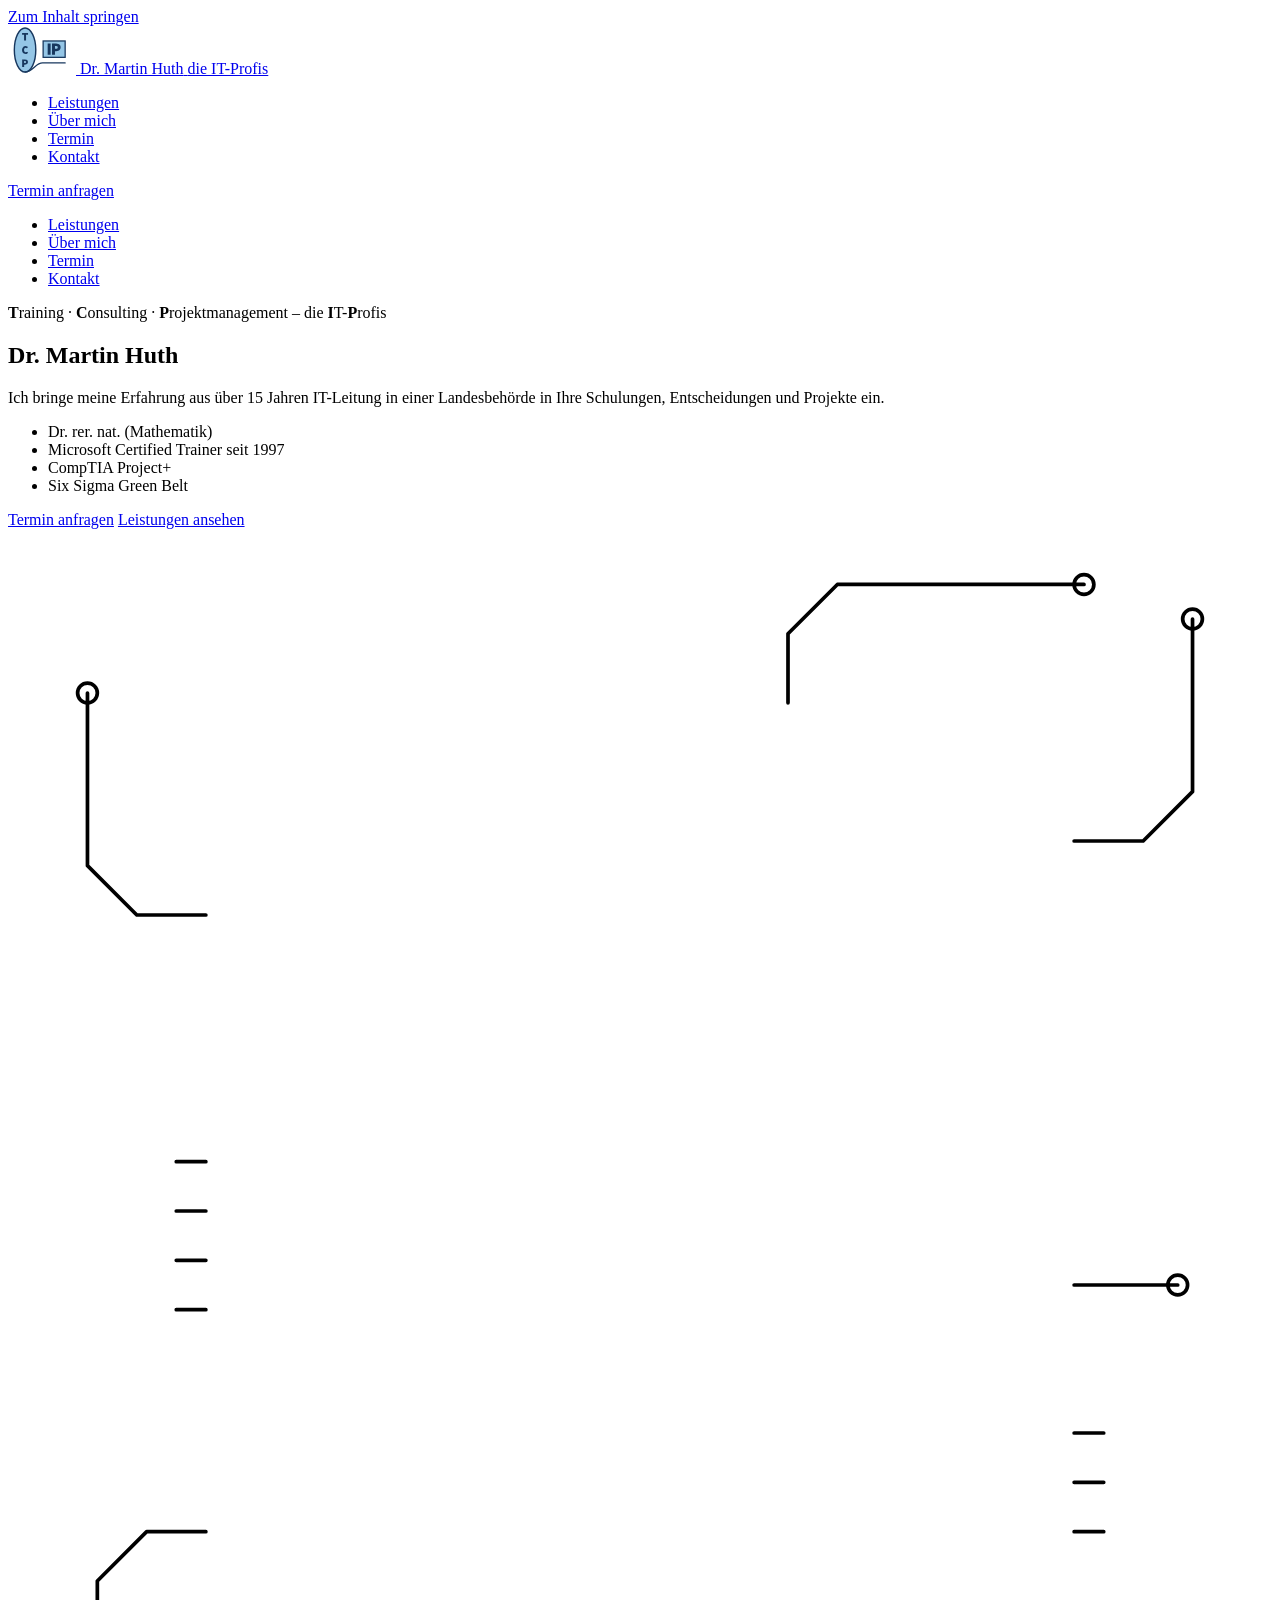
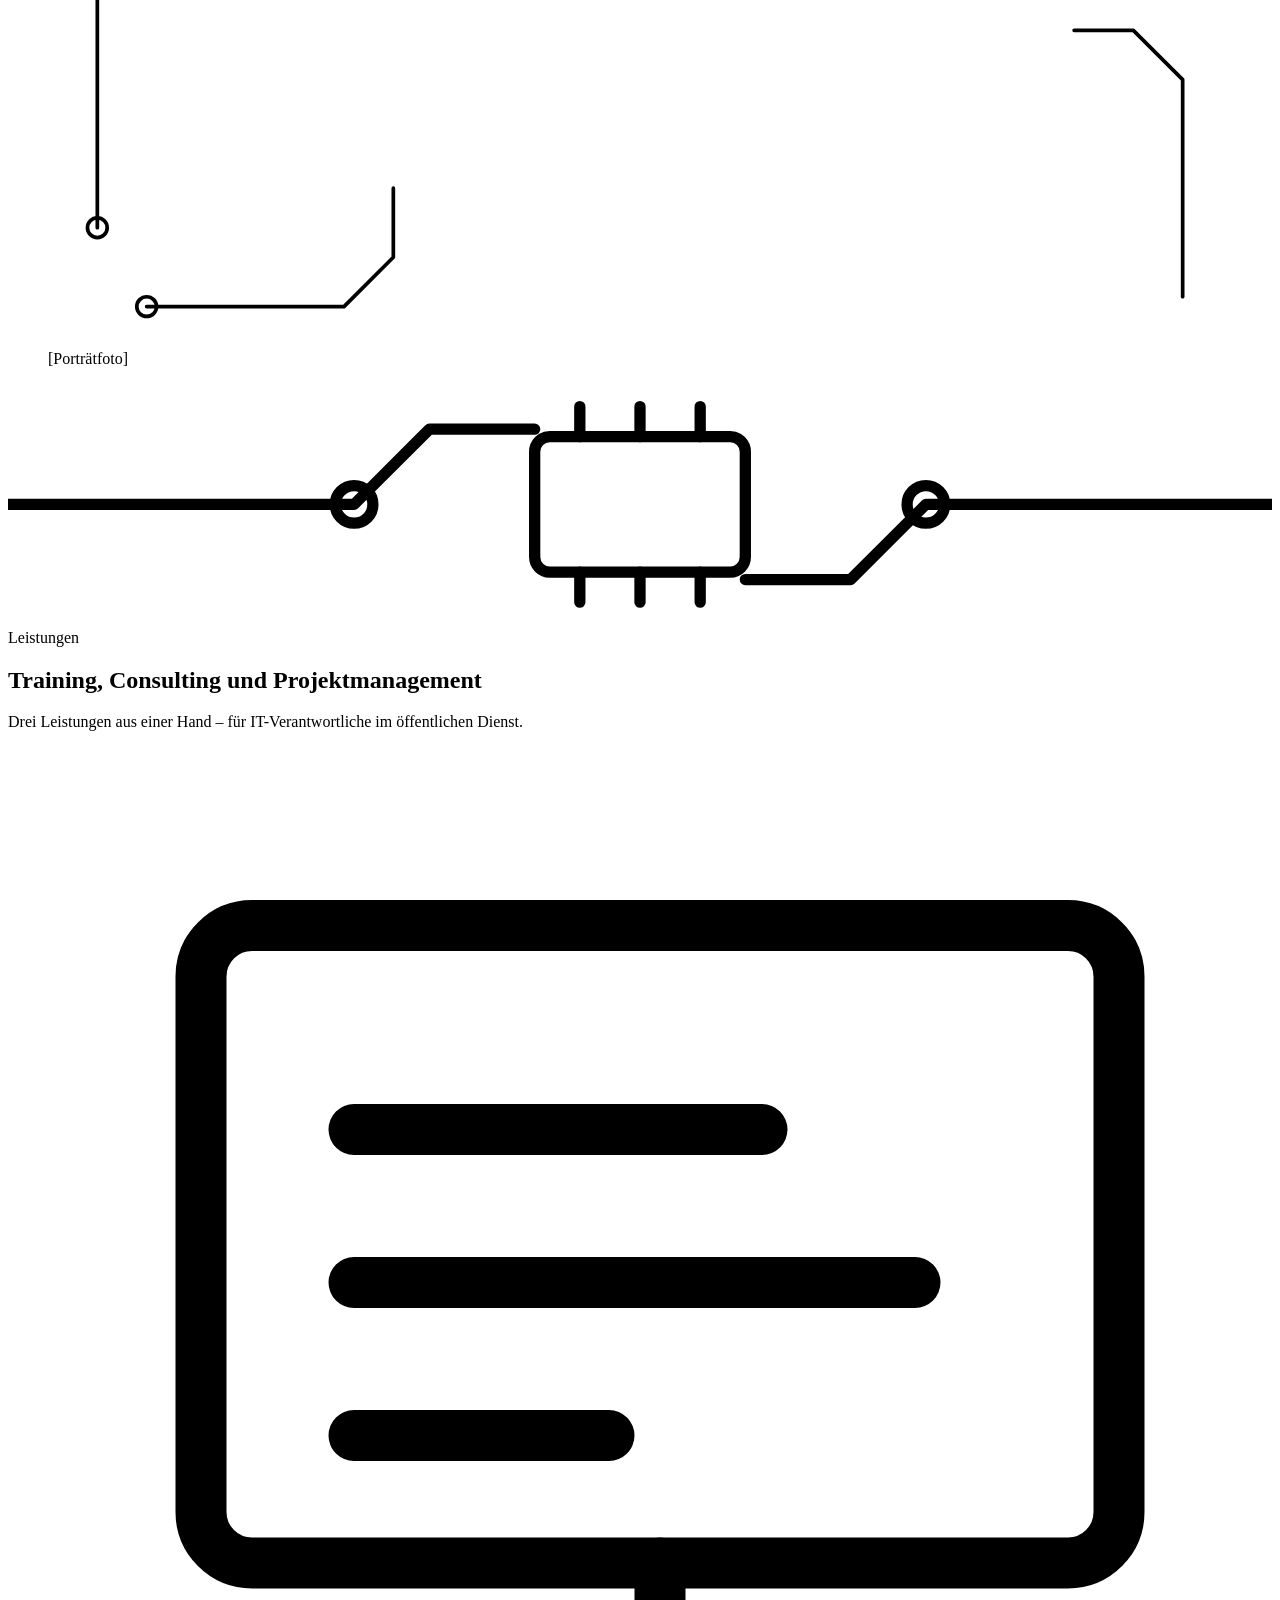
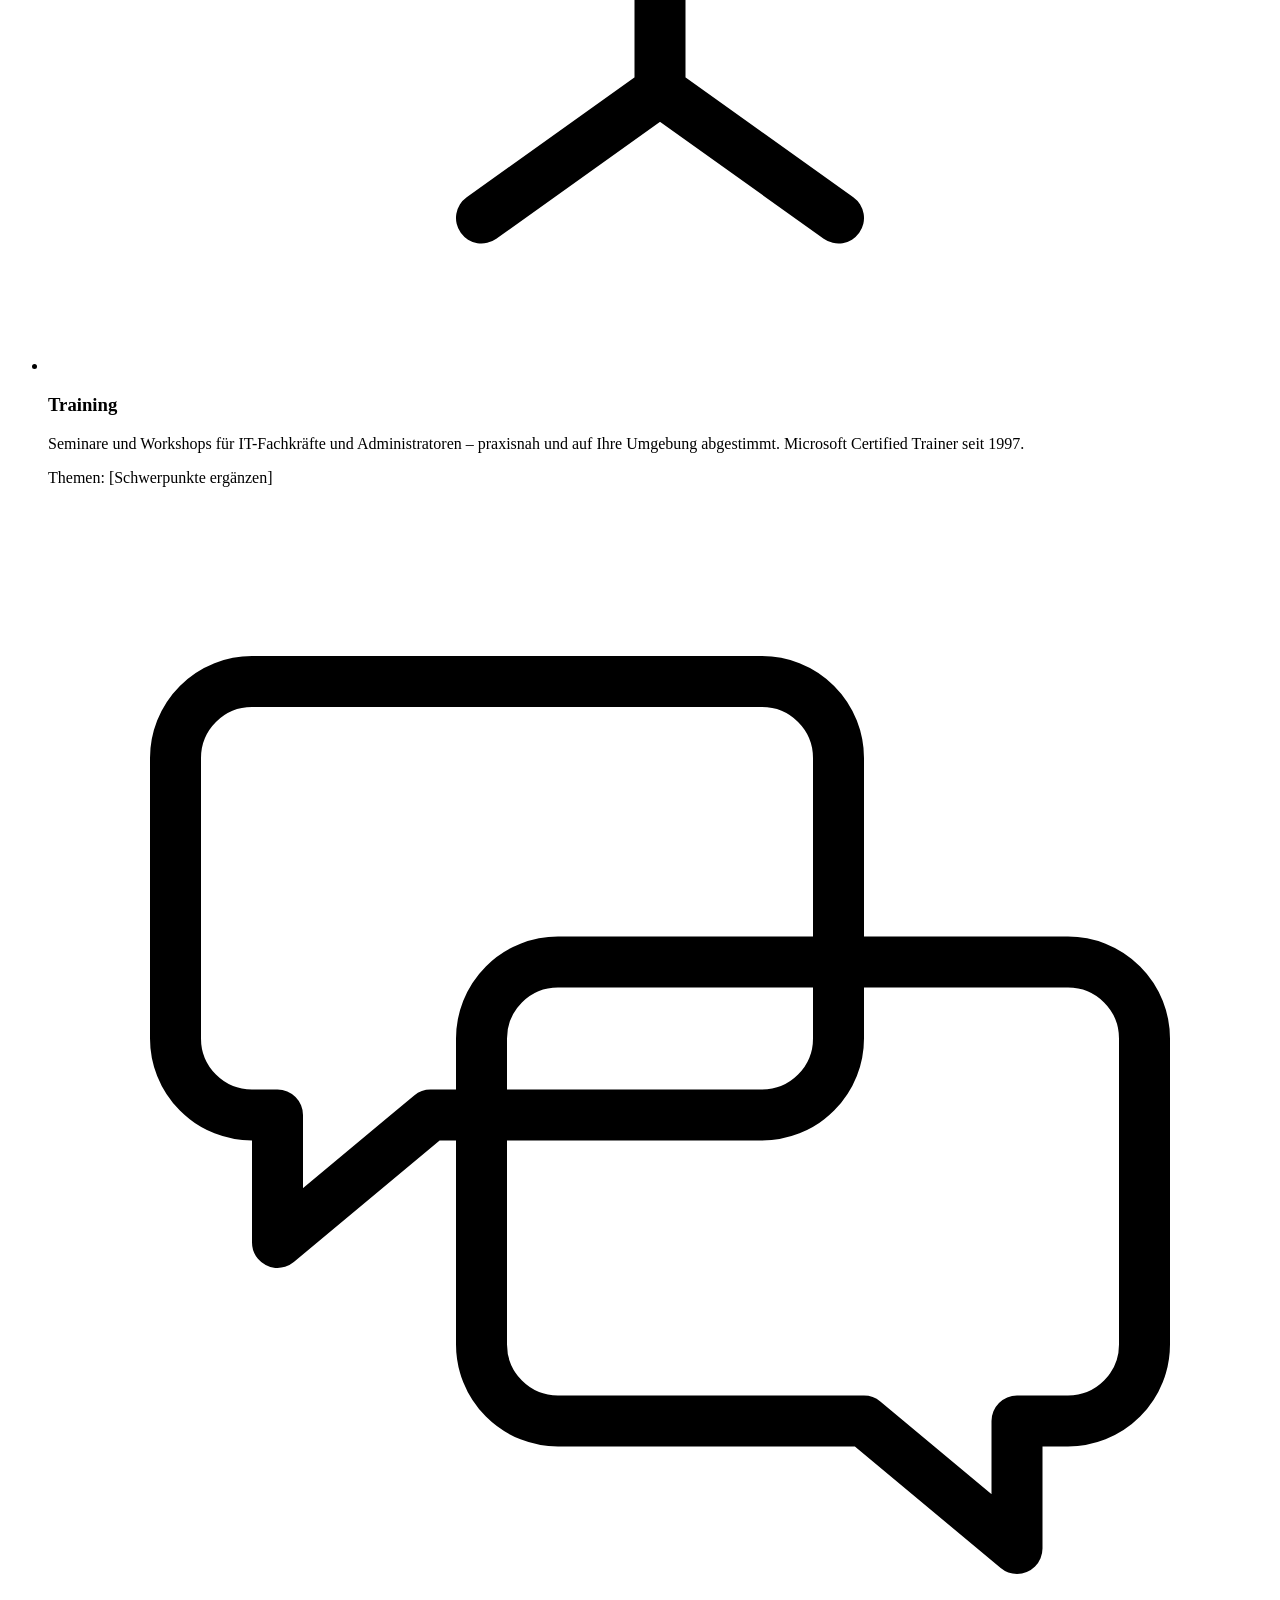
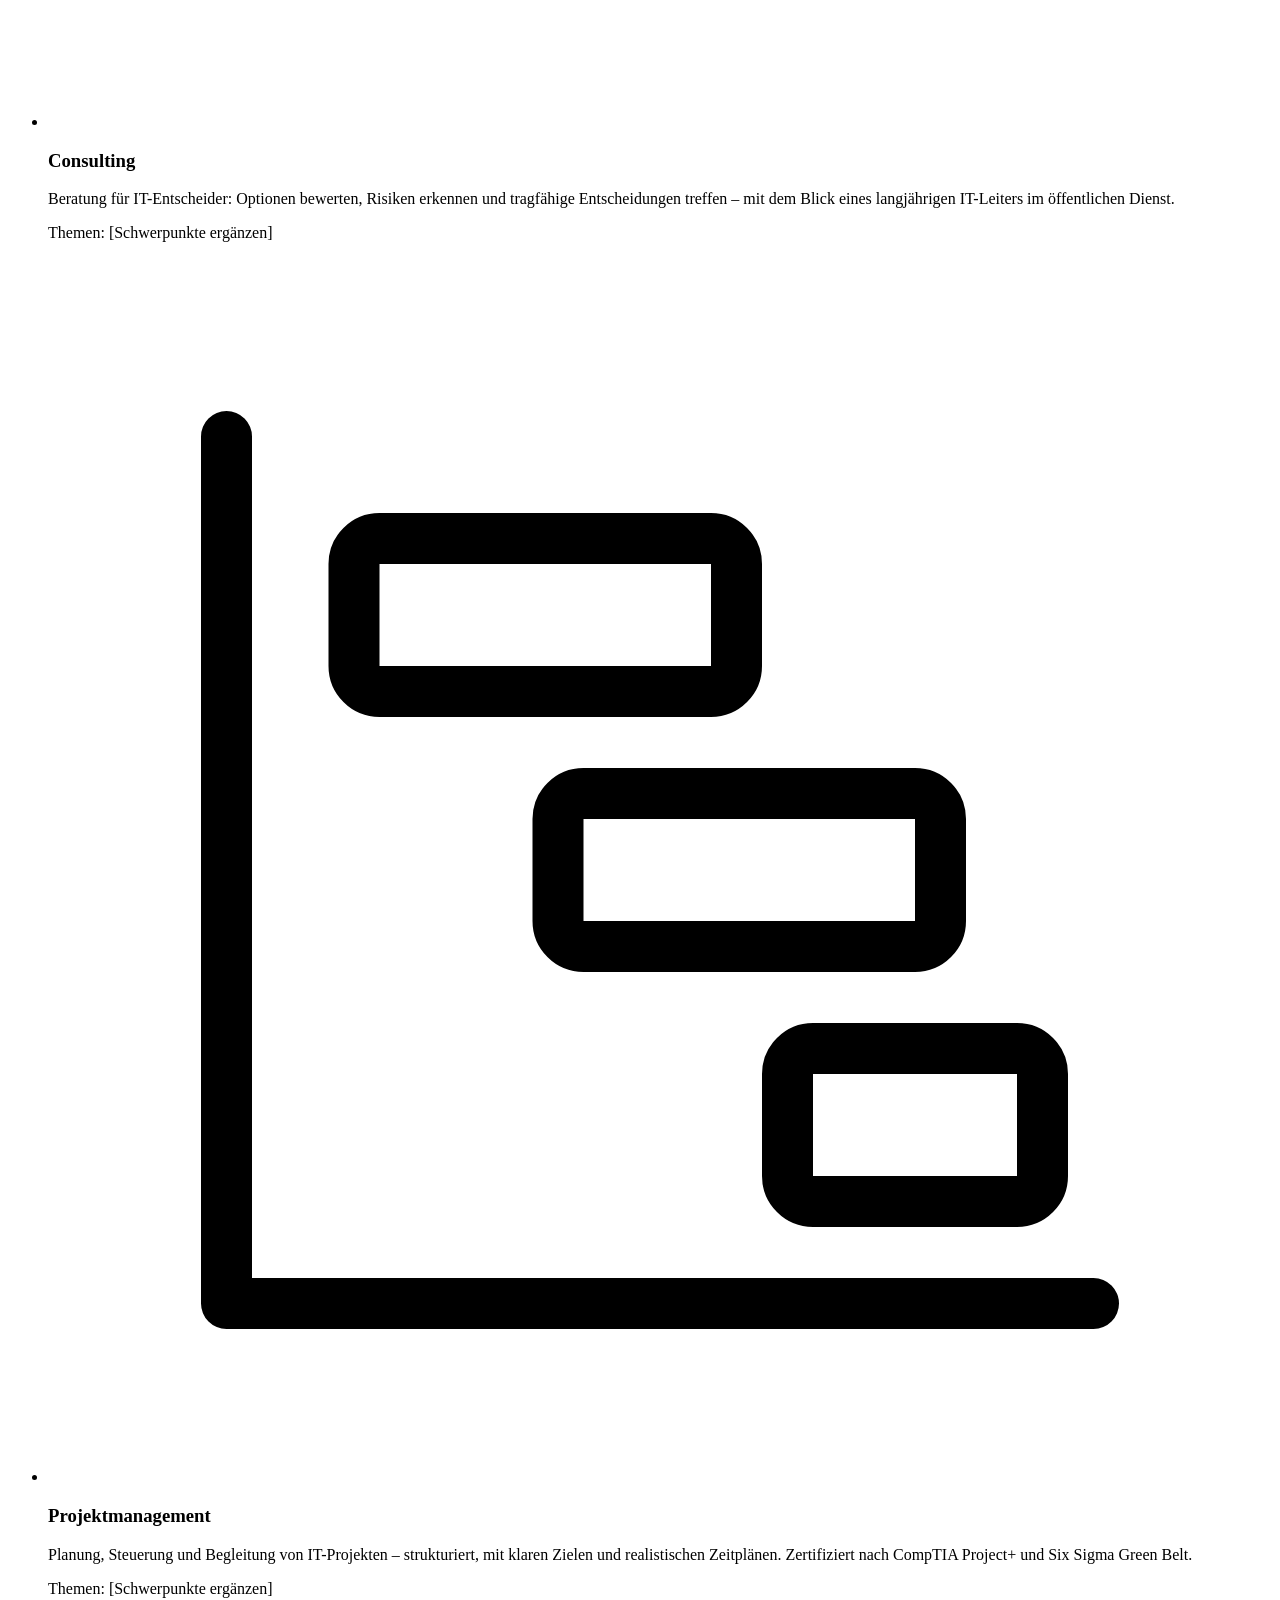
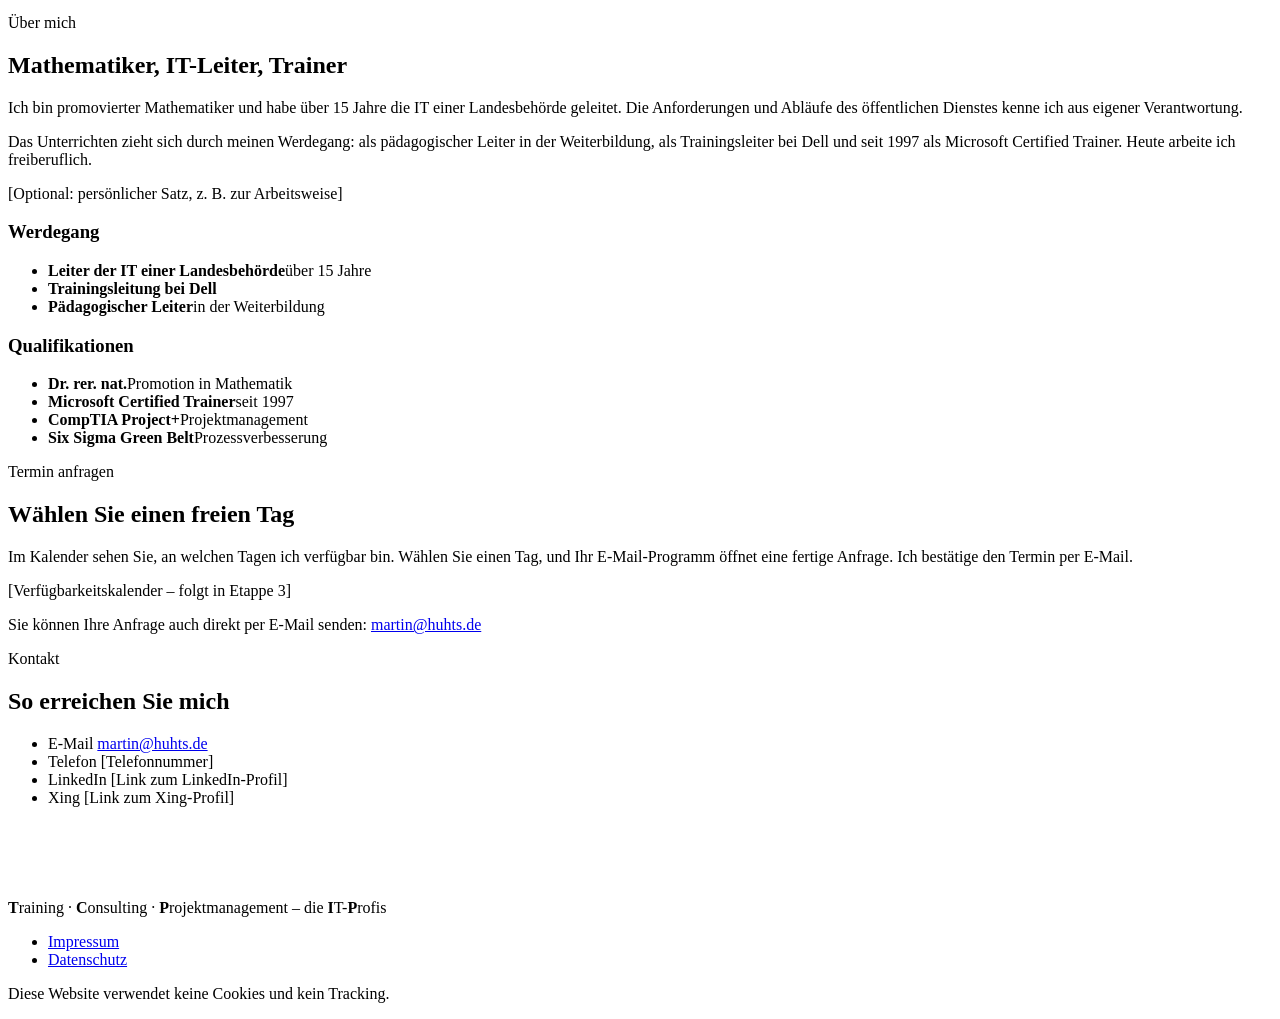
==== index.html @ 90483e29 "Onepager mit allen Inhalten: Einstieg, Leistungen, Über mich, Termin, Kontakt Platinen-Motiv als Inl" ====
<!doctype html>
<html lang="de">
<head>
  <meta charset="utf-8">
  <meta name="viewport" content="width=device-width, initial-scale=1, viewport-fit=cover">
  <title>Dr. Martin Huth – Training · Consulting · Projektmanagement</title>
  <meta name="description" content="Dr. Martin Huth – die IT-Profis: Training, Consulting und Projektmanagement für IT-Entscheider im öffentlichen Dienst. Termin direkt online anfragen.">
  <!-- Sicherheitsregel: Die Seite darf nur eigene Dateien laden, nichts von Dritten. -->
  <meta http-equiv="Content-Security-Policy" content="default-src 'self'; img-src 'self'; style-src 'self'; script-src 'self'; font-src 'self'; connect-src 'self'; object-src 'none'; base-uri 'self'; form-action 'none'">
  <meta name="referrer" content="no-referrer">
  <meta name="theme-color" content="#FFFFFF">
  <link rel="icon" href="assets/favicon/favicon.svg" type="image/svg+xml">
  <link rel="icon" href="assets/favicon/favicon-32.png" sizes="32x32" type="image/png">
  <link rel="apple-touch-icon" href="assets/favicon/favicon-180.png">
  <link rel="preload" href="assets/fonts/source-sans-3-400.woff2" as="font" type="font/woff2" crossorigin>
  <link rel="stylesheet" href="css/stil.css">
</head>
<body>
  <a class="sprunglink" href="#inhalt">Zum Inhalt springen</a>

  <!-- ===================== 1. Kopfzeile ===================== -->
  <header class="kopf">
    <div class="innen kopf__zeile">
      <a class="marke" href="#oben">
        <img src="assets/logo/logo.svg" alt="" width="68" height="48">
        <span class="marke__text">
          <span class="marke__name">Dr. Martin Huth</span>
          <span class="marke__zusatz">die IT-Profis</span>
        </span>
      </a>
      <nav class="hauptnav" aria-label="Hauptnavigation">
        <ul>
          <li><a href="#leistungen">Leistungen</a></li>
          <li><a href="#ueber-mich">Über mich</a></li>
          <li><a href="#termin">Termin</a></li>
          <li><a href="#kontakt">Kontakt</a></li>
        </ul>
      </nav>
      <a class="knopf knopf--klein" href="#termin">Termin anfragen</a>
    </div>
    <!-- Auf dem Handy steht die Navigation in einer eigenen Zeile -->
    <div class="kopf__nav">
      <nav class="hauptnav innen" aria-label="Hauptnavigation (mobil)">
        <ul>
          <li><a href="#leistungen">Leistungen</a></li>
          <li><a href="#ueber-mich">Über mich</a></li>
          <li><a href="#termin">Termin</a></li>
          <li><a href="#kontakt">Kontakt</a></li>
        </ul>
      </nav>
    </div>
  </header>

  <main id="inhalt">
    <!-- ===================== 2. Einstieg ===================== -->
    <section class="einstieg" id="oben" aria-labelledby="titel">
      <div class="innen einstieg__raster">
        <div class="einstieg__text">
          <p class="claim"><b>T</b>raining · <b>C</b>onsulting · <b>P</b>rojektmanagement – die <b>I</b>T-<b>P</b>rofis</p>
          <h1 id="titel">Dr. Martin Huth</h1>
          <p class="einstieg__nutzen">Ich bringe meine Erfahrung aus über 15 Jahren IT-Leitung in einer Landesbehörde in Ihre Schulungen, Entscheidungen und Projekte ein.</p>
          <ul class="einstieg__fakten" aria-label="Qualifikationen in Kürze">
            <li>Dr. rer. nat. (Mathematik)</li>
            <li>Microsoft Certified Trainer seit 1997</li>
            <li>CompTIA Project+</li>
            <li>Six Sigma Green Belt</li>
          </ul>
          <div class="einstieg__aktionen">
            <a class="knopf" href="#termin">Termin anfragen</a>
            <a class="knopf knopf--leise" href="#leistungen">Leistungen ansehen</a>
          </div>
        </div>

        <!-- Porträt: Platzhalter. Später ersetzen durch:
             <img src="assets/bilder/portraet.jpg" alt="Dr. Martin Huth" width="640" height="800"> -->
        <figure class="portraet">
          <!-- Platinen-Motiv: Leiterbahnen gehen vom Porträtrahmen aus wie von einem Chip -->
          <svg class="portraet__platine" viewBox="0 0 480 568" aria-hidden="true" focusable="false"
               fill="none" stroke="currentColor" stroke-width="1.5" stroke-linecap="round" stroke-linejoin="round">
            <path d="M64 150H36L16 130V60"/>
            <path d="M64 400H40L20 420V520"/>
            <path d="M416 120H444L464 100V30"/>
            <path d="M416 300H458"/>
            <path d="M416 440H440L460 460V548"/>
            <path d="M300 64V36L320 16H420"/>
            <path d="M140 504V532L120 552H40"/>
            <path d="M64 250H52M64 270H52M64 290H52M64 310H52M416 360H428M416 380H428M416 400H428"/>
            <circle cx="16" cy="60" r="4" class="knoten"/>
            <circle cx="20" cy="520" r="4" class="knoten"/>
            <circle cx="464" cy="30" r="4" class="knoten"/>
            <circle cx="458" cy="300" r="4" class="knoten"/>
            <circle cx="420" cy="16" r="4" class="knoten"/>
            <circle cx="40" cy="552" r="4" class="knoten"/>
          </svg>
          <div class="portraet__rahmen" role="img" aria-label="Platzhalter für ein Porträtfoto von Dr. Martin Huth">
            <span class="platzhalter">[Porträtfoto]</span>
          </div>
        </figure>
      </div>
    </section>

    <div class="innen" aria-hidden="true">
      <div class="trenner">
        <svg viewBox="0 0 168 32" fill="none" stroke="currentColor" stroke-width="1.5" stroke-linecap="round" stroke-linejoin="round" focusable="false">
          <path d="M0 16H46L56 6H70M98 26H112L122 16H168"/>
          <rect x="70" y="7" width="28" height="18" rx="2"/>
          <path d="M76 7V3M84 7V3M92 7V3M76 25v4M84 25v4M92 25v4"/>
          <circle cx="46" cy="16" r="2.5" class="knoten"/>
          <circle cx="122" cy="16" r="2.5" class="knoten"/>
        </svg>
      </div>
    </div>

    <!-- ===================== 3. Leistungen ===================== -->
    <section class="bereich" id="leistungen" aria-labelledby="leistungen-titel">
      <div class="innen">
        <div class="bereich__kopf">
          <span class="eyebrow">Leistungen</span>
          <h2 id="leistungen-titel">Training, Consulting und Projektmanagement</h2>
          <p>Drei Leistungen aus einer Hand – für IT-Verantwortliche im öffentlichen Dienst.</p>
        </div>

        <ul class="karten">
          <li class="karte">
            <svg class="karte__symbol" viewBox="0 0 48 48" fill="none" stroke="currentColor" stroke-width="2" stroke-linecap="round" stroke-linejoin="round" aria-hidden="true" focusable="false">
              <rect x="6" y="7" width="36" height="25" rx="2" class="fuellung-hell"/>
              <path d="M12 15h16M12 21h22M12 27h10"/>
              <path d="M24 32v5M17 42l7-5 7 5"/>
            </svg>
            <h3>Training</h3>
            <p class="karte__text">Seminare und Workshops für IT-Fachkräfte und Administratoren – praxisnah und auf Ihre Umgebung abgestimmt. Microsoft Certified Trainer seit 1997.</p>
            <p class="karte__themen">Themen: <span class="platzhalter">[Schwerpunkte ergänzen]</span></p>
          </li>
          <li class="karte">
            <svg class="karte__symbol" viewBox="0 0 48 48" fill="none" stroke="currentColor" stroke-width="2" stroke-linecap="round" stroke-linejoin="round" aria-hidden="true" focusable="false">
              <path d="M20 18h20a3 3 0 0 1 3 3v12a3 3 0 0 1-3 3h-2v5l-6-5H20a3 3 0 0 1-3-3V21a3 3 0 0 1 3-3z" class="fuellung-hell"/>
              <path d="M8 7h20a3 3 0 0 1 3 3v11a3 3 0 0 1-3 3H15l-6 5v-5H8a3 3 0 0 1-3-3V10a3 3 0 0 1 3-3z" class="fuellung-weiss"/>
            </svg>
            <h3>Consulting</h3>
            <p class="karte__text">Beratung für IT-Entscheider: Optionen bewerten, Risiken erkennen und tragfähige Entscheidungen treffen – mit dem Blick eines langjährigen IT-Leiters im öffentlichen Dienst.</p>
            <p class="karte__themen">Themen: <span class="platzhalter">[Schwerpunkte ergänzen]</span></p>
          </li>
          <li class="karte">
            <svg class="karte__symbol" viewBox="0 0 48 48" fill="none" stroke="currentColor" stroke-width="2" stroke-linecap="round" stroke-linejoin="round" aria-hidden="true" focusable="false">
              <path d="M7 7v34h34"/>
              <rect x="12" y="11" width="15" height="6" rx="1"/>
              <rect x="20" y="21" width="15" height="6" rx="1" class="fuellung-hell"/>
              <rect x="29" y="31" width="10" height="6" rx="1"/>
            </svg>
            <h3>Projektmanagement</h3>
            <p class="karte__text">Planung, Steuerung und Begleitung von IT-Projekten – strukturiert, mit klaren Zielen und realistischen Zeitplänen. Zertifiziert nach CompTIA Project+ und Six Sigma Green Belt.</p>
            <p class="karte__themen">Themen: <span class="platzhalter">[Schwerpunkte ergänzen]</span></p>
          </li>
        </ul>
      </div>
    </section>

    <!-- ===================== 4. Über mich ===================== -->
    <section class="bereich bereich--flaeche" id="ueber-mich" aria-labelledby="ueber-titel">
      <div class="innen ueber">
        <div class="ueber__text">
          <span class="eyebrow">Über mich</span>
          <h2 id="ueber-titel">Mathematiker, IT-Leiter, Trainer</h2>
          <p>Ich bin promovierter Mathematiker und habe über 15 Jahre die IT einer Landesbehörde geleitet. Die Anforderungen und Abläufe des öffentlichen Dienstes kenne ich aus eigener Verantwortung.</p>
          <p>Das Unterrichten zieht sich durch meinen Werdegang: als pädagogischer Leiter in der Weiterbildung, als Trainingsleiter bei Dell und seit 1997 als Microsoft Certified Trainer. Heute arbeite ich freiberuflich.</p>
          <p class="platzhalter">[Optional: persönlicher Satz, z. B. zur Arbeitsweise]</p>
        </div>

        <div class="ueber__listen">
          <div>
            <h3 class="liste-titel">Werdegang</h3>
            <ul class="faktenliste">
              <li><strong>Leiter der IT einer Landesbehörde</strong><span>über 15 Jahre</span></li>
              <li><strong>Trainingsleitung bei Dell</strong></li>
              <li><strong>Pädagogischer Leiter</strong><span>in der Weiterbildung</span></li>
            </ul>
          </div>
          <div>
            <h3 class="liste-titel">Qualifikationen</h3>
            <ul class="faktenliste">
              <li><strong>Dr. rer. nat.</strong><span>Promotion in Mathematik</span></li>
              <li><strong>Microsoft Certified Trainer</strong><span>seit 1997</span></li>
              <li><strong>CompTIA Project+</strong><span>Projektmanagement</span></li>
              <li><strong>Six Sigma Green Belt</strong><span>Prozessverbesserung</span></li>
            </ul>
          </div>
        </div>
      </div>
    </section>

    <!-- ===================== 5. Termin anfragen ===================== -->
    <section class="bereich" id="termin" aria-labelledby="termin-titel">
      <div class="innen">
        <div class="bereich__kopf">
          <span class="eyebrow">Termin anfragen</span>
          <h2 id="termin-titel">Wählen Sie einen freien Tag</h2>
          <p>Im Kalender sehen Sie, an welchen Tagen ich verfügbar bin. Wählen Sie einen Tag, und Ihr E-Mail-Programm öffnet eine fertige Anfrage. Ich bestätige den Termin per E-Mail.</p>
        </div>

        <div class="termin__rahmen">
          <!-- Hier erscheint in Etappe 3 der Kalender (js/kalender.js) und das Anfrageformular (js/anfrage.js). -->
          <div id="kalender">
            <p class="platzhalter">[Verfügbarkeitskalender – folgt in Etappe 3]</p>
          </div>
          <p class="termin__ersatz">Sie können Ihre Anfrage auch direkt per E-Mail senden: <a href="mailto:martin@huhts.de">martin@huhts.de</a></p>
        </div>
      </div>
    </section>

    <!-- ===================== 6. Kontakt ===================== -->
    <section class="bereich bereich--flaeche" id="kontakt" aria-labelledby="kontakt-titel">
      <div class="innen">
        <div class="bereich__kopf">
          <span class="eyebrow">Kontakt</span>
          <h2 id="kontakt-titel">So erreichen Sie mich</h2>
        </div>
        <ul class="kontakt">
          <li>
            <span class="kontakt__art">E-Mail</span>
            <a class="kontakt__wert" href="mailto:martin@huhts.de">martin@huhts.de</a>
          </li>
          <li>
            <span class="kontakt__art">Telefon</span>
            <span class="kontakt__wert"><span class="platzhalter">[Telefonnummer]</span></span>
          </li>
          <li>
            <span class="kontakt__art">LinkedIn</span>
            <!-- Später: <a class="kontakt__wert" href="https://www.linkedin.com/in/…">Profil auf LinkedIn</a> -->
            <span class="kontakt__wert"><span class="platzhalter">[Link zum LinkedIn-Profil]</span></span>
          </li>
          <li>
            <span class="kontakt__art">Xing</span>
            <!-- Später: <a class="kontakt__wert" href="https://www.xing.com/profile/…">Profil auf Xing</a> -->
            <span class="kontakt__wert"><span class="platzhalter">[Link zum Xing-Profil]</span></span>
          </li>
        </ul>
      </div>
    </section>
  </main>

  <!-- ===================== 7. Fußzeile ===================== -->
  <footer class="fuss">
    <div class="innen fuss__raster">
      <div class="fuss__marke">
        <img src="assets/logo/logo-weiss.svg" alt="" width="79" height="56">
        <p class="claim"><b>T</b>raining · <b>C</b>onsulting · <b>P</b>rojektmanagement – die <b>I</b>T-<b>P</b>rofis</p>
      </div>
      <nav aria-label="Rechtliches">
        <ul class="fuss__links">
          <li><a href="impressum.html">Impressum</a></li>
          <li><a href="datenschutz.html">Datenschutz</a></li>
        </ul>
      </nav>
      <p class="fuss__klein">Diese Website verwendet keine Cookies und kein Tracking.</p>
    </div>
  </footer>
</body>
</html>
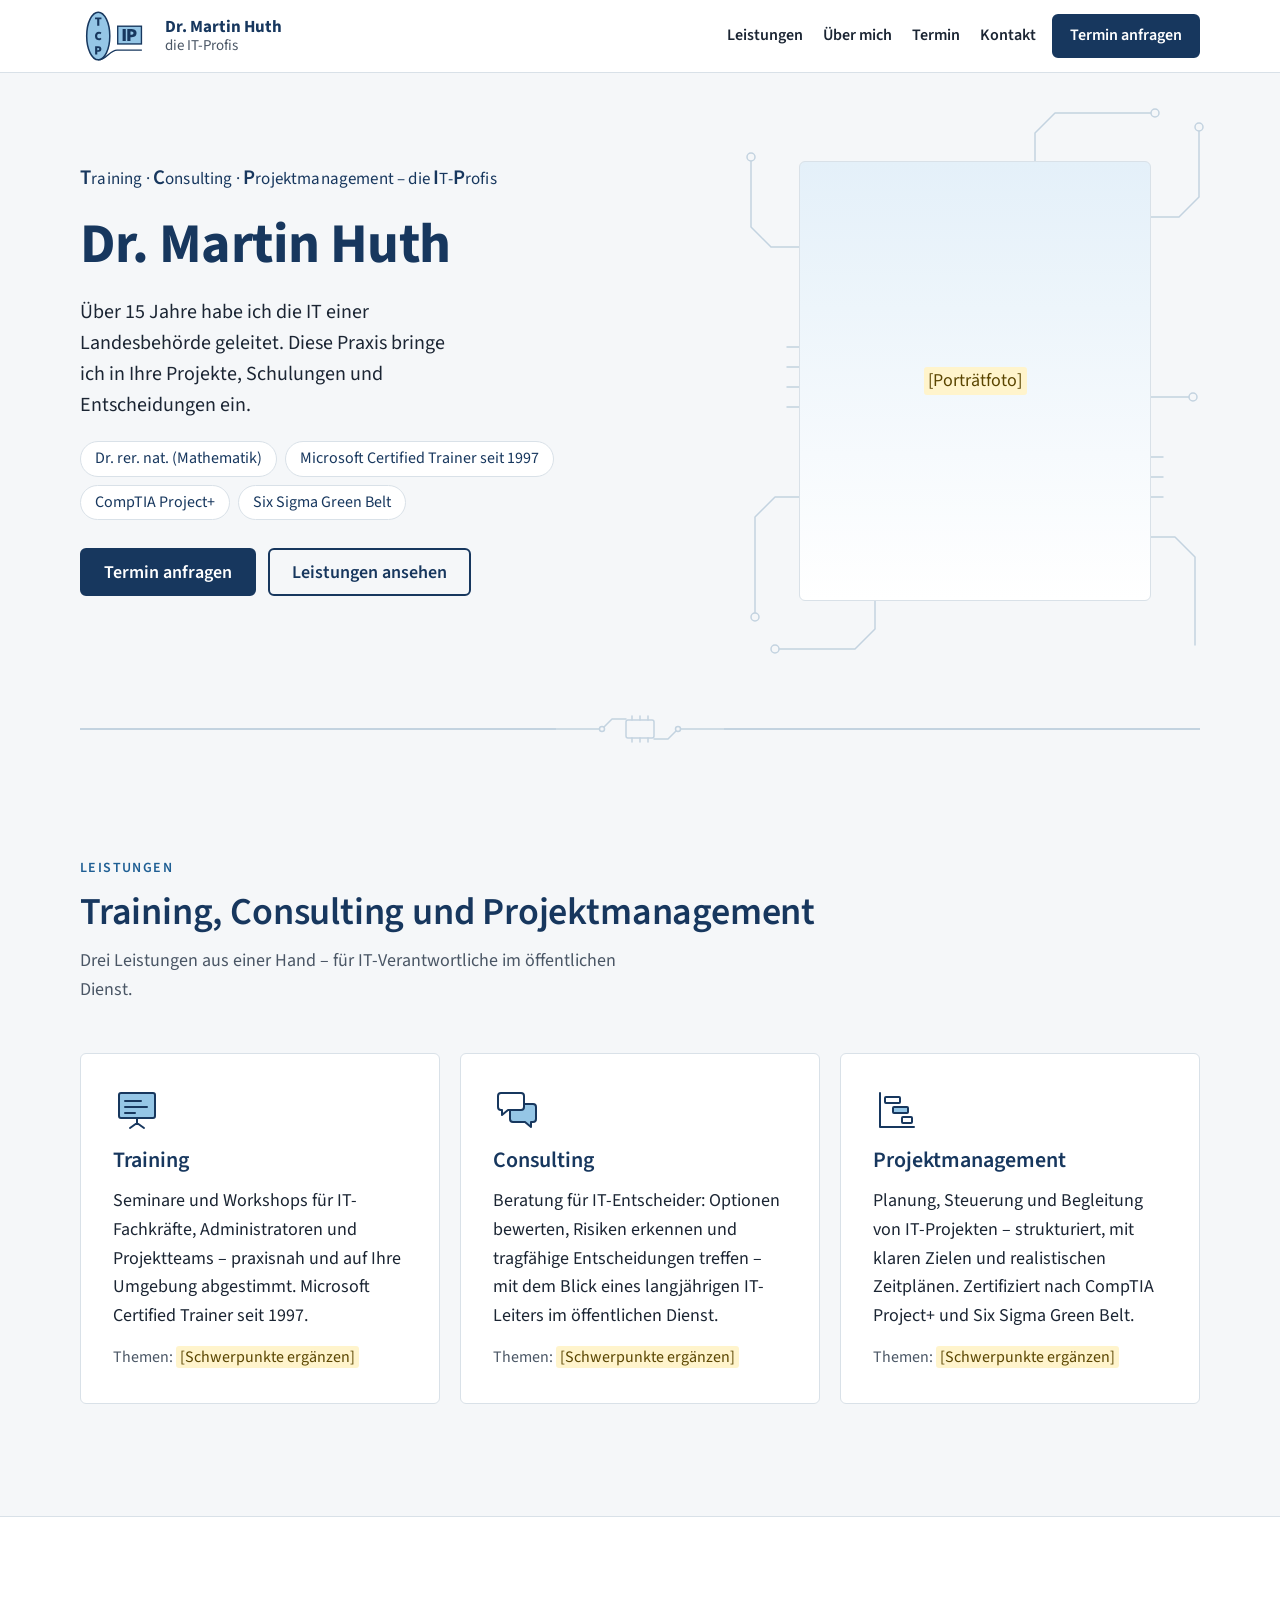
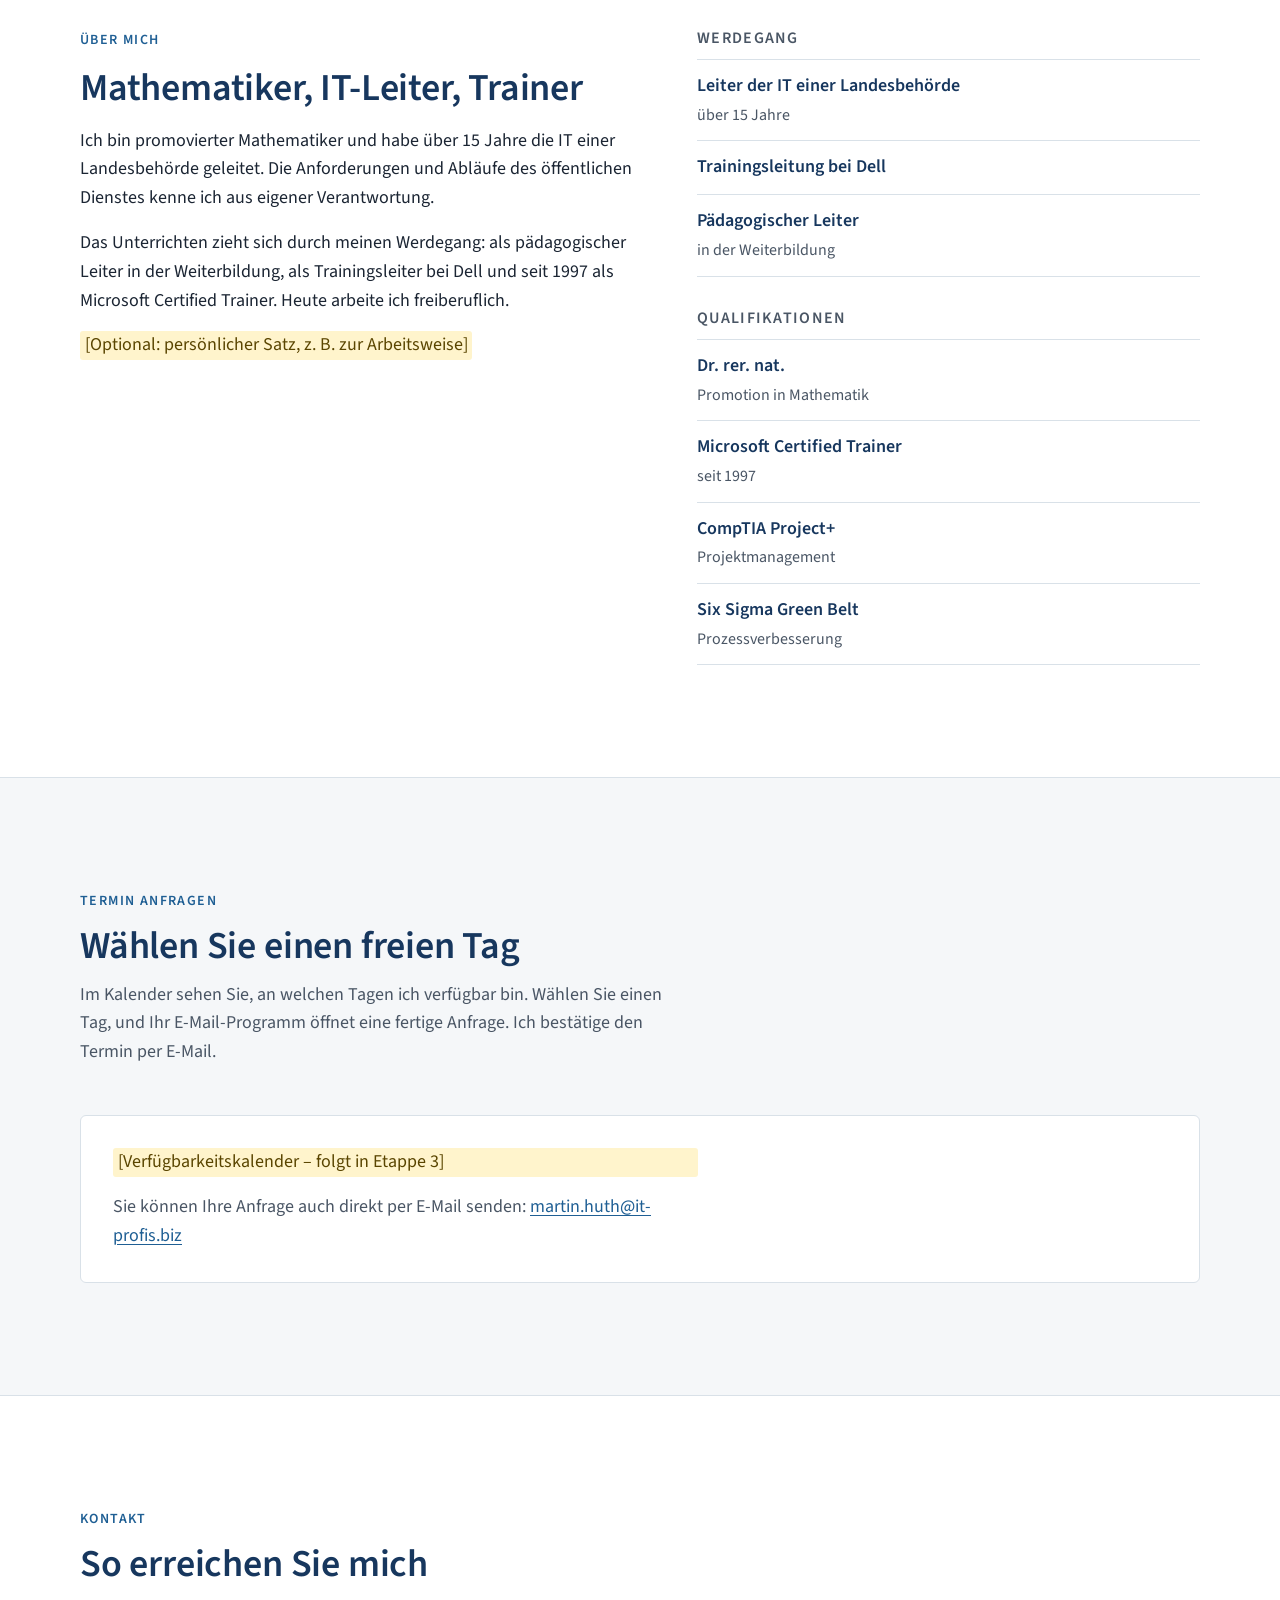
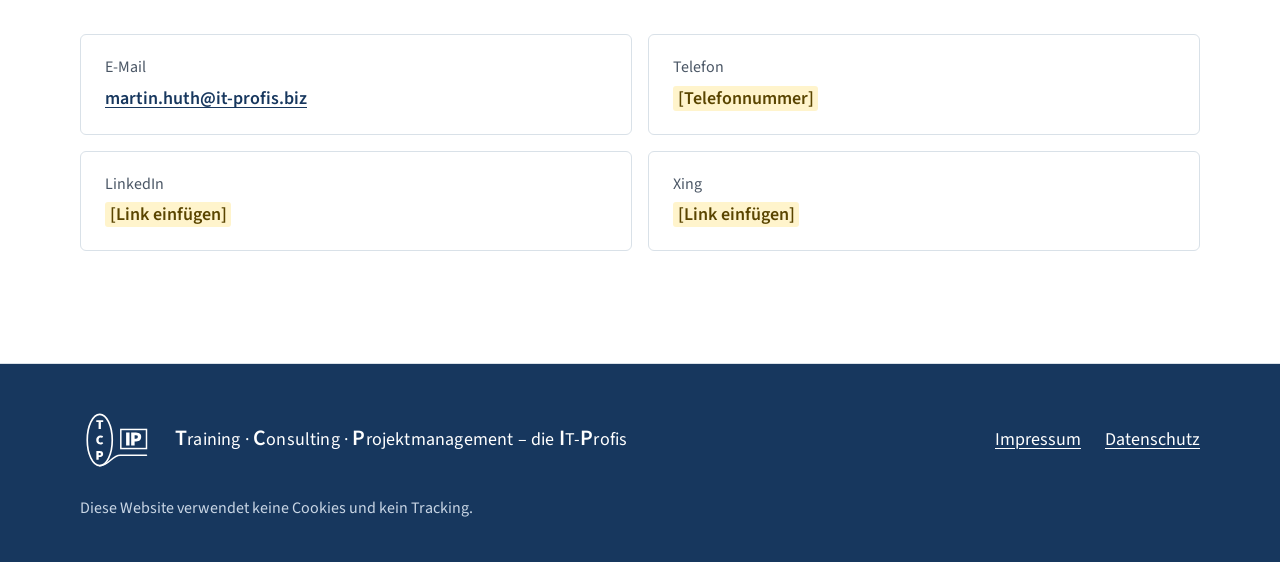
==== commit f9e84adc: "Richtige E-Mail-Adresse, Impressum-Anschrift und Textänderungen - E-Mail überall auf martin.huth@it-" ====
--- a/index.html
+++ b/index.html
@@ -58,7 +58,7 @@
         <div class="einstieg__text">
           <p class="claim"><b>T</b>raining · <b>C</b>onsulting · <b>P</b>rojektmanagement – die <b>I</b>T-<b>P</b>rofis</p>
           <h1 id="titel">Dr. Martin Huth</h1>
-          <p class="einstieg__nutzen">Ich bringe meine Erfahrung aus über 15 Jahren IT-Leitung in einer Landesbehörde in Ihre Schulungen, Entscheidungen und Projekte ein.</p>
+          <p class="einstieg__nutzen">Über 15 Jahre habe ich die IT einer Landesbehörde geleitet. Diese Praxis bringe ich in Ihre Projekte, Schulungen und Entscheidungen ein.</p>
           <ul class="einstieg__fakten" aria-label="Qualifikationen in Kürze">
             <li>Dr. rer. nat. (Mathematik)</li>
             <li>Microsoft Certified Trainer seit 1997</li>
@@ -128,7 +128,7 @@
               <path d="M24 32v5M17 42l7-5 7 5"/>
             </svg>
             <h3>Training</h3>
-            <p class="karte__text">Seminare und Workshops für IT-Fachkräfte und Administratoren – praxisnah und auf Ihre Umgebung abgestimmt. Microsoft Certified Trainer seit 1997.</p>
+            <p class="karte__text">Seminare und Workshops für IT-Fachkräfte, Administratoren und Projektteams – praxisnah und auf Ihre Umgebung abgestimmt. Microsoft Certified Trainer seit 1997.</p>
             <p class="karte__themen">Themen: <span class="platzhalter">[Schwerpunkte ergänzen]</span></p>
           </li>
           <li class="karte">
@@ -202,7 +202,7 @@
           <div id="kalender">
             <p class="platzhalter">[Verfügbarkeitskalender – folgt in Etappe 3]</p>
           </div>
-          <p class="termin__ersatz">Sie können Ihre Anfrage auch direkt per E-Mail senden: <a href="mailto:martin@huhts.de">martin@huhts.de</a></p>
+          <p class="termin__ersatz">Sie können Ihre Anfrage auch direkt per E-Mail senden: <a href="mailto:martin.huth@it-profis.biz">martin.huth@it-profis.biz</a></p>
         </div>
       </div>
     </section>
@@ -217,7 +217,7 @@
         <ul class="kontakt">
           <li>
             <span class="kontakt__art">E-Mail</span>
-            <a class="kontakt__wert" href="mailto:martin@huhts.de">martin@huhts.de</a>
+            <a class="kontakt__wert" href="mailto:martin.huth@it-profis.biz">martin.huth@it-profis.biz</a>
           </li>
           <li>
             <span class="kontakt__art">Telefon</span>
@@ -226,12 +226,12 @@
           <li>
             <span class="kontakt__art">LinkedIn</span>
             <!-- Später: <a class="kontakt__wert" href="https://www.linkedin.com/in/…">Profil auf LinkedIn</a> -->
-            <span class="kontakt__wert"><span class="platzhalter">[Link zum LinkedIn-Profil]</span></span>
+            <span class="kontakt__wert"><span class="platzhalter">[Link einfügen]</span></span>
           </li>
           <li>
             <span class="kontakt__art">Xing</span>
             <!-- Später: <a class="kontakt__wert" href="https://www.xing.com/profile/…">Profil auf Xing</a> -->
-            <span class="kontakt__wert"><span class="platzhalter">[Link zum Xing-Profil]</span></span>
+            <span class="kontakt__wert"><span class="platzhalter">[Link einfügen]</span></span>
           </li>
         </ul>
       </div>
--- a/css/stil.css
+++ b/css/stil.css
@@ -0,0 +1,486 @@
+/* =====================================================================
+   Dr. Martin Huth – die IT-Profis
+   Gemeinsames Stylesheet für alle Seiten. Mobile first:
+   Grundregeln gelten fürs Handy, @media (min-width: …) erweitert für größere Bildschirme.
+   ===================================================================== */
+
+/* ---------- Schrift (selbst gehostet, Lizenz: assets/fonts/OFL.txt) ---------- */
+@font-face {
+  font-family: "Source Sans 3";
+  font-style: normal;
+  font-weight: 400;
+  font-display: swap;
+  src: url("../assets/fonts/source-sans-3-400.woff2") format("woff2");
+}
+@font-face {
+  font-family: "Source Sans 3";
+  font-style: normal;
+  font-weight: 600;
+  font-display: swap;
+  src: url("../assets/fonts/source-sans-3-600.woff2") format("woff2");
+}
+@font-face {
+  font-family: "Source Sans 3";
+  font-style: normal;
+  font-weight: 700;
+  font-display: swap;
+  src: url("../assets/fonts/source-sans-3-700.woff2") format("woff2");
+}
+
+/* ---------- Gestaltungs-Variablen ---------- */
+:root {
+  /* Farben */
+  --grund: #F5F7F9;          /* grau-weißer Seitengrund */
+  --flaeche: #FFFFFF;        /* Karten, Kopfzeile */
+  --text: #1B2533;           /* Fließtext */
+  --text-leise: #4A5665;     /* Nebentexte (AA-Kontrast auf Grund und Fläche) */
+  --navy: #17375E;           /* Logo-Dunkelblau: Überschriften, Buttons */
+  --navy-tief: #0F2742;      /* Button beim Darüberfahren */
+  --akzent: #1F5F94;         /* Links, Fokusrahmen */
+  --logo-blau: #95C6E6;      /* Hellblau aus dem Logo, nur für Flächen und Linien */
+  --akzent-zart: #E4F0F9;    /* sehr helle Akzentfläche */
+  --linie: #D9E1E8;          /* Trennlinien, Rahmen */
+  --platine: #C3D3E0;        /* Platinen-Leiterbahnen */
+  --auf-dunkel: #FFFFFF;
+  --auf-dunkel-leise: #C9D6E5;
+
+  /* Schrift */
+  --schrift: "Source Sans 3", "Segoe UI", "Helvetica Neue", Arial, sans-serif;
+  --gr-fliess: 1.125rem;                          /* 18 px */
+  --gr-klein: 1rem;                               /* 16 px, nur für Nebeninfos */
+  --gr-h1: clamp(2.25rem, 1.6rem + 3vw, 3.5rem);
+  --gr-h2: clamp(1.75rem, 1.4rem + 1.6vw, 2.375rem);
+  --gr-h3: 1.375rem;
+
+  /* Abstände und Maße */
+  --breite: 72rem;                                /* maximale Inhaltsbreite */
+  --rand: max(16px, env(safe-area-inset-left, 0px));
+  --rand-r: max(16px, env(safe-area-inset-right, 0px));
+  --abschnitt: clamp(3.5rem, 2rem + 7vw, 7rem);   /* Abstand zwischen Bereichen */
+  --radius: 6px;
+  --kopf-hoehe: 4.5rem;
+
+  color-scheme: light;
+}
+
+/* ---------- Grundlagen ---------- */
+*, *::before, *::after { box-sizing: border-box; }
+
+html {
+  -webkit-text-size-adjust: 100%;
+  text-size-adjust: 100%;
+  scroll-padding-top: 1rem;
+}
+@media (prefers-reduced-motion: no-preference) {
+  html { scroll-behavior: smooth; }
+}
+
+body {
+  margin: 0;
+  background: var(--grund);
+  color: var(--text);
+  font-family: var(--schrift);
+  font-size: var(--gr-fliess);
+  line-height: 1.6;
+}
+
+img, svg { max-width: 100%; }
+img { height: auto; }
+
+h1, h2, h3 {
+  color: var(--navy);
+  line-height: 1.15;
+  margin: 0;
+  text-wrap: balance;
+}
+h1 { font-size: var(--gr-h1); font-weight: 700; letter-spacing: -0.01em; }
+h2 { font-size: var(--gr-h2); font-weight: 600; letter-spacing: -0.005em; }
+h3 { font-size: var(--gr-h3); font-weight: 600; }
+
+p { margin: 0; max-width: 65ch; }
+
+a { color: var(--akzent); text-underline-offset: 0.18em; text-decoration-thickness: 1px; }
+a:hover { text-decoration-thickness: 2px; }
+
+/* Sichtbarer Tastatur-Fokus überall */
+:focus-visible {
+  outline: 3px solid var(--akzent);
+  outline-offset: 3px;
+  border-radius: 2px;
+}
+
+.visually-hidden {
+  position: absolute !important;
+  width: 1px; height: 1px;
+  margin: -1px; padding: 0; overflow: hidden;
+  clip: rect(0 0 0 0); white-space: nowrap; border: 0;
+}
+
+/* „Zum Inhalt springen“ – erscheint nur bei Tastaturbedienung */
+.sprunglink {
+  position: absolute;
+  left: var(--rand);
+  top: -100px;
+  z-index: 100;
+  background: var(--navy);
+  color: var(--auf-dunkel);
+  padding: 0.75rem 1rem;
+  border-radius: var(--radius);
+  font-weight: 600;
+}
+.sprunglink:focus { top: 0.75rem; }
+
+/* Innerer Rahmen mit Seitenrand */
+.innen {
+  max-width: var(--breite);
+  margin-inline: auto;
+  padding-left: var(--rand);
+  padding-right: var(--rand-r);
+}
+
+/* Platzhalter für fehlende Inhalte: gut erkennbar, damit nichts vergessen wird */
+.platzhalter {
+  background: #FFF4CC;
+  color: #5A4500;
+  padding: 0 0.25em;
+  border-radius: 3px;
+}
+
+/* ---------- Claim (wiederkehrendes Element, wie auf der alten Folie) ---------- */
+.claim {
+  color: var(--navy);
+  font-weight: 400;
+  letter-spacing: 0.01em;
+}
+.claim b {
+  font-weight: 600;
+  font-size: 1.22em;
+  line-height: 1;
+}
+
+/* ---------- Buttons ---------- */
+.knopf {
+  display: inline-flex;
+  align-items: center;
+  justify-content: center;
+  gap: 0.5rem;
+  min-height: 48px;
+  padding: 0.625rem 1.375rem;
+  border: 2px solid var(--navy);
+  border-radius: var(--radius);
+  background: var(--navy);
+  color: var(--auf-dunkel);
+  font: inherit;
+  font-weight: 600;
+  line-height: 1.2;
+  text-decoration: none;
+  cursor: pointer;
+  transition: background-color 0.15s ease, border-color 0.15s ease;
+}
+.knopf:hover { background: var(--navy-tief); border-color: var(--navy-tief); text-decoration: none; }
+.knopf--leise { background: transparent; color: var(--navy); }
+.knopf--leise:hover { background: var(--akzent-zart); border-color: var(--navy); }
+.knopf--klein { min-height: 44px; padding: 0.5rem 1rem; font-size: var(--gr-klein); }
+
+/* ---------- Kopfzeile ---------- */
+.kopf {
+  background: var(--flaeche);
+  border-bottom: 1px solid var(--linie);
+}
+.kopf__zeile {
+  display: flex;
+  align-items: center;
+  justify-content: space-between;
+  gap: 1rem;
+  padding-block: 0.625rem;
+}
+.marke {
+  display: inline-flex;
+  align-items: center;
+  gap: 0.75rem;
+  color: var(--navy);
+  text-decoration: none;
+  min-width: 0;
+}
+.marke img { width: auto; height: 48px; flex: none; }
+.marke__text { display: grid; line-height: 1.2; }
+.marke__name { font-weight: 700; font-size: 1.0625rem; }
+.marke__zusatz { font-size: 0.9375rem; color: var(--text-leise); }
+.marke:hover .marke__name { text-decoration: underline; text-underline-offset: 0.18em; }
+
+.hauptnav ul {
+  list-style: none;
+  margin: 0;
+  padding: 0;
+  display: flex;
+  flex-wrap: wrap;
+  gap: 0.25rem 1.25rem;
+}
+.hauptnav a {
+  display: inline-flex;
+  align-items: center;
+  min-height: 44px;
+  color: var(--text);
+  text-decoration: none;
+  font-weight: 600;
+  font-size: var(--gr-klein);
+}
+.hauptnav a:hover { color: var(--akzent); text-decoration: underline; }
+
+/* Handy: Navigation als zweite Zeile, Button kompakt */
+.kopf__nav { border-top: 1px solid var(--linie); }
+.kopf__nav .hauptnav ul { justify-content: space-between; }
+.kopf__zeile .hauptnav { display: none; }
+.marke__name, .kopf .knopf { white-space: nowrap; }
+/* Sehr schmale Handys: nur Logo und Button, der Name steht direkt darunter groß im Einstieg */
+@media (max-width: 24rem) {
+  .marke__text { display: none; }
+}
+
+@media (min-width: 56rem) {
+  .kopf {
+    position: sticky;
+    top: 0;
+    z-index: 20;
+  }
+  .kopf__nav { display: none; }
+  .kopf__zeile .hauptnav { display: block; margin-left: auto; }
+  .marke img { height: 52px; }
+  html { scroll-padding-top: calc(var(--kopf-hoehe) + 1rem); }
+}
+
+/* ---------- Bereiche allgemein ---------- */
+.bereich { padding-block: var(--abschnitt); }
+.bereich--flaeche { background: var(--flaeche); border-block: 1px solid var(--linie); }
+.bereich__kopf { display: grid; gap: 0.75rem; margin-bottom: clamp(2rem, 1.5rem + 2vw, 3rem); }
+.bereich__kopf p { color: var(--text-leise); }
+.eyebrow {
+  font-size: 0.875rem;
+  font-weight: 600;
+  letter-spacing: 0.1em;
+  text-transform: uppercase;
+  color: var(--akzent);
+}
+
+/* ---------- Einstieg ---------- */
+.einstieg {
+  position: relative;
+  overflow: hidden;
+  padding-block: clamp(2.5rem, 1.5rem + 5vw, 6rem) var(--abschnitt);
+}
+.einstieg__raster {
+  position: relative;
+  display: grid;
+  gap: 2.5rem;
+  align-items: center;
+}
+.einstieg__text { display: grid; gap: 1.25rem; justify-items: start; }
+.einstieg .claim { font-size: 1.0625rem; }
+.einstieg__nutzen { font-size: 1.25rem; line-height: 1.55; color: var(--text); max-width: 38ch; }
+.einstieg__fakten {
+  list-style: none;
+  margin: 0;
+  padding: 0;
+  display: flex;
+  flex-wrap: wrap;
+  gap: 0.5rem;
+}
+.einstieg__fakten li {
+  font-size: var(--gr-klein);
+  color: var(--navy);
+  background: var(--flaeche);
+  border: 1px solid var(--linie);
+  border-radius: 999px;
+  padding: 0.25rem 0.875rem;
+}
+.einstieg__aktionen { display: flex; flex-wrap: wrap; gap: 0.75rem; margin-top: 0.5rem; }
+
+.portraet {
+  position: relative;
+  isolation: isolate;
+  margin: 0;
+  width: min(100% - 3rem, 15rem);
+  justify-self: center;
+}
+@media (min-width: 52rem) {
+  .portraet { width: min(100% - 4rem, 22rem); }
+}
+/* Leiterbahnen rund um den Rahmen; liegen hinter dem Porträt */
+.portraet__platine {
+  position: absolute;
+  z-index: -1;
+  top: calc(-64 / 440 * 100%);   /* Prozent oben/unten beziehen sich auf die Höhe (4:5) */
+  left: calc(-64 / 352 * 100%);
+  width: calc(480 / 352 * 100%);
+  height: auto;
+  max-width: none;
+  color: var(--platine);
+  pointer-events: none;
+}
+.portraet__rahmen {
+  aspect-ratio: 4 / 5;
+  max-width: 100%;
+  border-radius: var(--radius);
+  background:
+    linear-gradient(180deg, var(--akzent-zart), var(--flaeche));
+  border: 1px solid var(--linie);
+  display: grid;
+  place-items: center;
+  text-align: center;
+  padding: 1.5rem;
+  color: var(--text-leise);
+}
+.portraet img { display: block; width: 100%; aspect-ratio: 4 / 5; object-fit: cover; border-radius: var(--radius); }
+
+@media (min-width: 52rem) {
+  .einstieg__raster { grid-template-columns: minmax(0, 1.35fr) minmax(0, 1fr); gap: 4rem; }
+}
+
+/* Füllungen in den Inline-SVGs */
+.knoten { fill: var(--grund); }
+.fuellung-hell { fill: var(--logo-blau); }
+.fuellung-weiss { fill: var(--flaeche); }
+
+/* ---------- Trenner mit Platinen-Motiv ---------- */
+.trenner {
+  display: flex;
+  align-items: center;
+  gap: 0;
+  color: var(--platine);
+}
+.trenner::before, .trenner::after {
+  content: "";
+  flex: 1;
+  height: 1.5px;
+  background: currentColor;
+}
+.trenner svg { flex: none; width: 168px; height: 32px; }
+
+/* ---------- Leistungen ---------- */
+.karten {
+  list-style: none;
+  margin: 0;
+  padding: 0;
+  display: grid;
+  gap: 1.25rem;
+}
+.karte {
+  background: var(--flaeche);
+  border: 1px solid var(--linie);
+  border-radius: var(--radius);
+  padding: clamp(1.5rem, 1.2rem + 1vw, 2rem);
+  display: grid;
+  gap: 0.875rem;
+  align-content: start;
+}
+.karte__symbol { width: 48px; height: 48px; color: var(--navy); }
+.karte__text { color: var(--text); }
+.karte__themen { font-size: var(--gr-klein); color: var(--text-leise); }
+@media (min-width: 48rem) {
+  .karten { grid-template-columns: repeat(3, minmax(0, 1fr)); }
+}
+
+/* ---------- Über mich ---------- */
+.ueber {
+  display: grid;
+  gap: 2.5rem;
+}
+.ueber__text { display: grid; gap: 1rem; align-content: start; justify-items: start; }
+.ueber__listen { display: grid; gap: 2rem; align-content: start; }
+.liste-titel {
+  font-size: var(--gr-klein);
+  font-weight: 600;
+  letter-spacing: 0.08em;
+  text-transform: uppercase;
+  color: var(--text-leise);
+  margin-bottom: 0.75rem;
+}
+.faktenliste {
+  list-style: none;
+  margin: 0;
+  padding: 0;
+  display: grid;
+  border-top: 1px solid var(--linie);
+}
+.faktenliste li {
+  display: grid;
+  gap: 0.125rem;
+  padding-block: 0.75rem;
+  border-bottom: 1px solid var(--linie);
+}
+.faktenliste strong { color: var(--navy); font-weight: 600; }
+.faktenliste span { color: var(--text-leise); font-size: var(--gr-klein); }
+@media (min-width: 52rem) {
+  .ueber { grid-template-columns: minmax(0, 1.1fr) minmax(0, 1fr); gap: 4rem; }
+}
+
+/* ---------- Termin ---------- */
+.termin__rahmen {
+  background: var(--flaeche);
+  border: 1px solid var(--linie);
+  border-radius: var(--radius);
+  padding: clamp(1.25rem, 1rem + 1.5vw, 2rem);
+  display: grid;
+  gap: 1rem;
+}
+.termin__ersatz { color: var(--text-leise); }
+
+/* ---------- Kontakt ---------- */
+.kontakt {
+  list-style: none;
+  margin: 0;
+  padding: 0;
+  display: grid;
+  gap: 1rem;
+}
+.kontakt li {
+  background: var(--flaeche);
+  border: 1px solid var(--linie);
+  border-radius: var(--radius);
+  padding: 1.25rem 1.5rem;
+  display: grid;
+  gap: 0.25rem;
+  min-width: 0;
+}
+.kontakt__art { font-size: var(--gr-klein); color: var(--text-leise); }
+.kontakt__wert { font-weight: 600; color: var(--navy); overflow-wrap: anywhere; }
+@media (min-width: 40rem) {
+  .kontakt { grid-template-columns: repeat(2, minmax(0, 1fr)); }
+}
+
+/* ---------- Fußzeile ---------- */
+.fuss {
+  background: var(--navy);
+  color: var(--auf-dunkel);
+  padding-block: 3rem calc(2.5rem + env(safe-area-inset-bottom, 0px));
+}
+.fuss__raster { display: grid; gap: 1.75rem; }
+.fuss__marke { display: flex; align-items: center; gap: 1rem; flex-wrap: wrap; }
+.fuss__marke img { width: auto; height: 56px; }
+.fuss .claim { color: var(--auf-dunkel); }
+.fuss__links {
+  list-style: none;
+  margin: 0;
+  padding: 0;
+  display: flex;
+  flex-wrap: wrap;
+  gap: 0.25rem 1.5rem;
+}
+.fuss a {
+  color: var(--auf-dunkel);
+  display: inline-flex;
+  align-items: center;
+  min-height: 44px;
+}
+.fuss :focus-visible { outline-color: var(--logo-blau); }
+.fuss__klein { font-size: var(--gr-klein); color: var(--auf-dunkel-leise); }
+@media (min-width: 48rem) {
+  .fuss__raster { grid-template-columns: 1fr auto; align-items: center; }
+}
+
+/* ---------- Unterseiten (Impressum, Datenschutz) ---------- */
+.textseite { padding-block: clamp(2.5rem, 1.5rem + 4vw, 5rem) var(--abschnitt); }
+.textseite__inhalt { display: grid; gap: 2rem; max-width: 46rem; }
+.textseite section { display: grid; gap: 0.625rem; }
+.textseite h2 { font-size: 1.5rem; }
+.zurueck { font-weight: 600; display: inline-flex; align-items: center; min-height: 44px; }
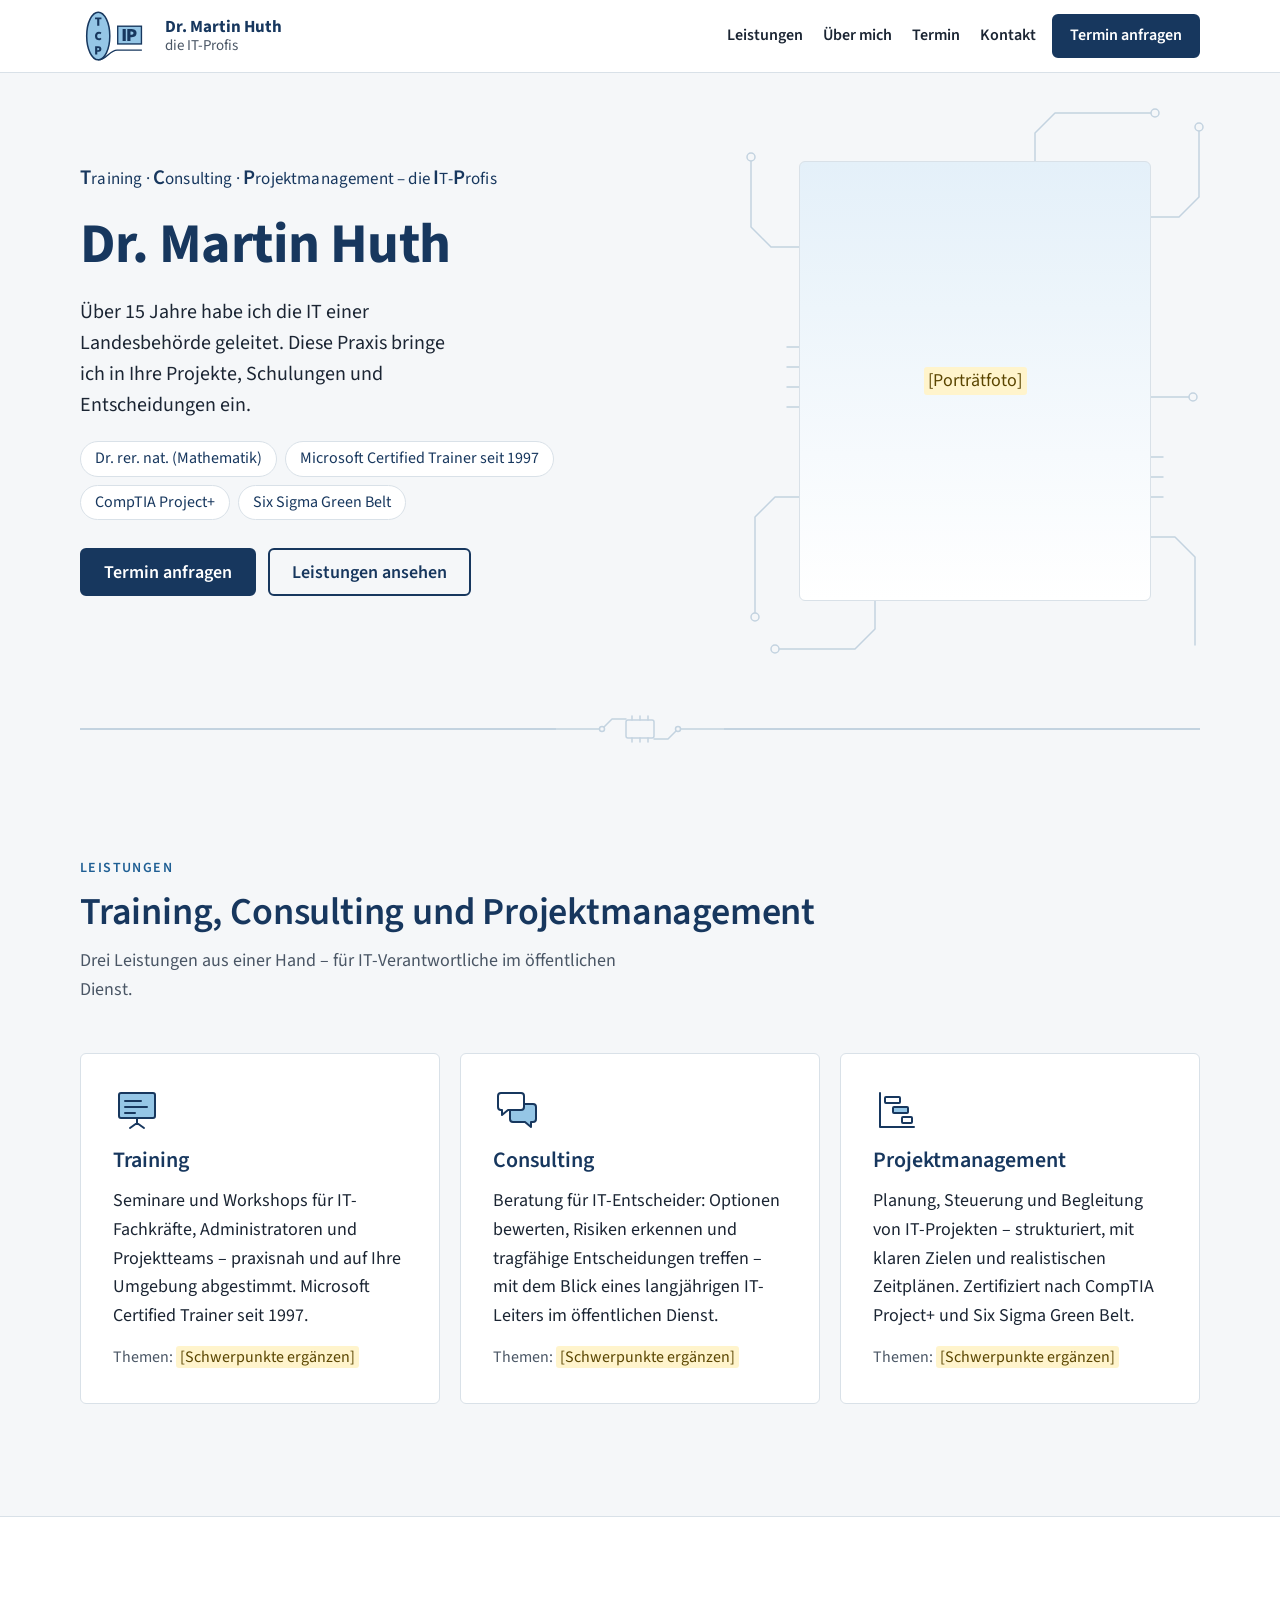
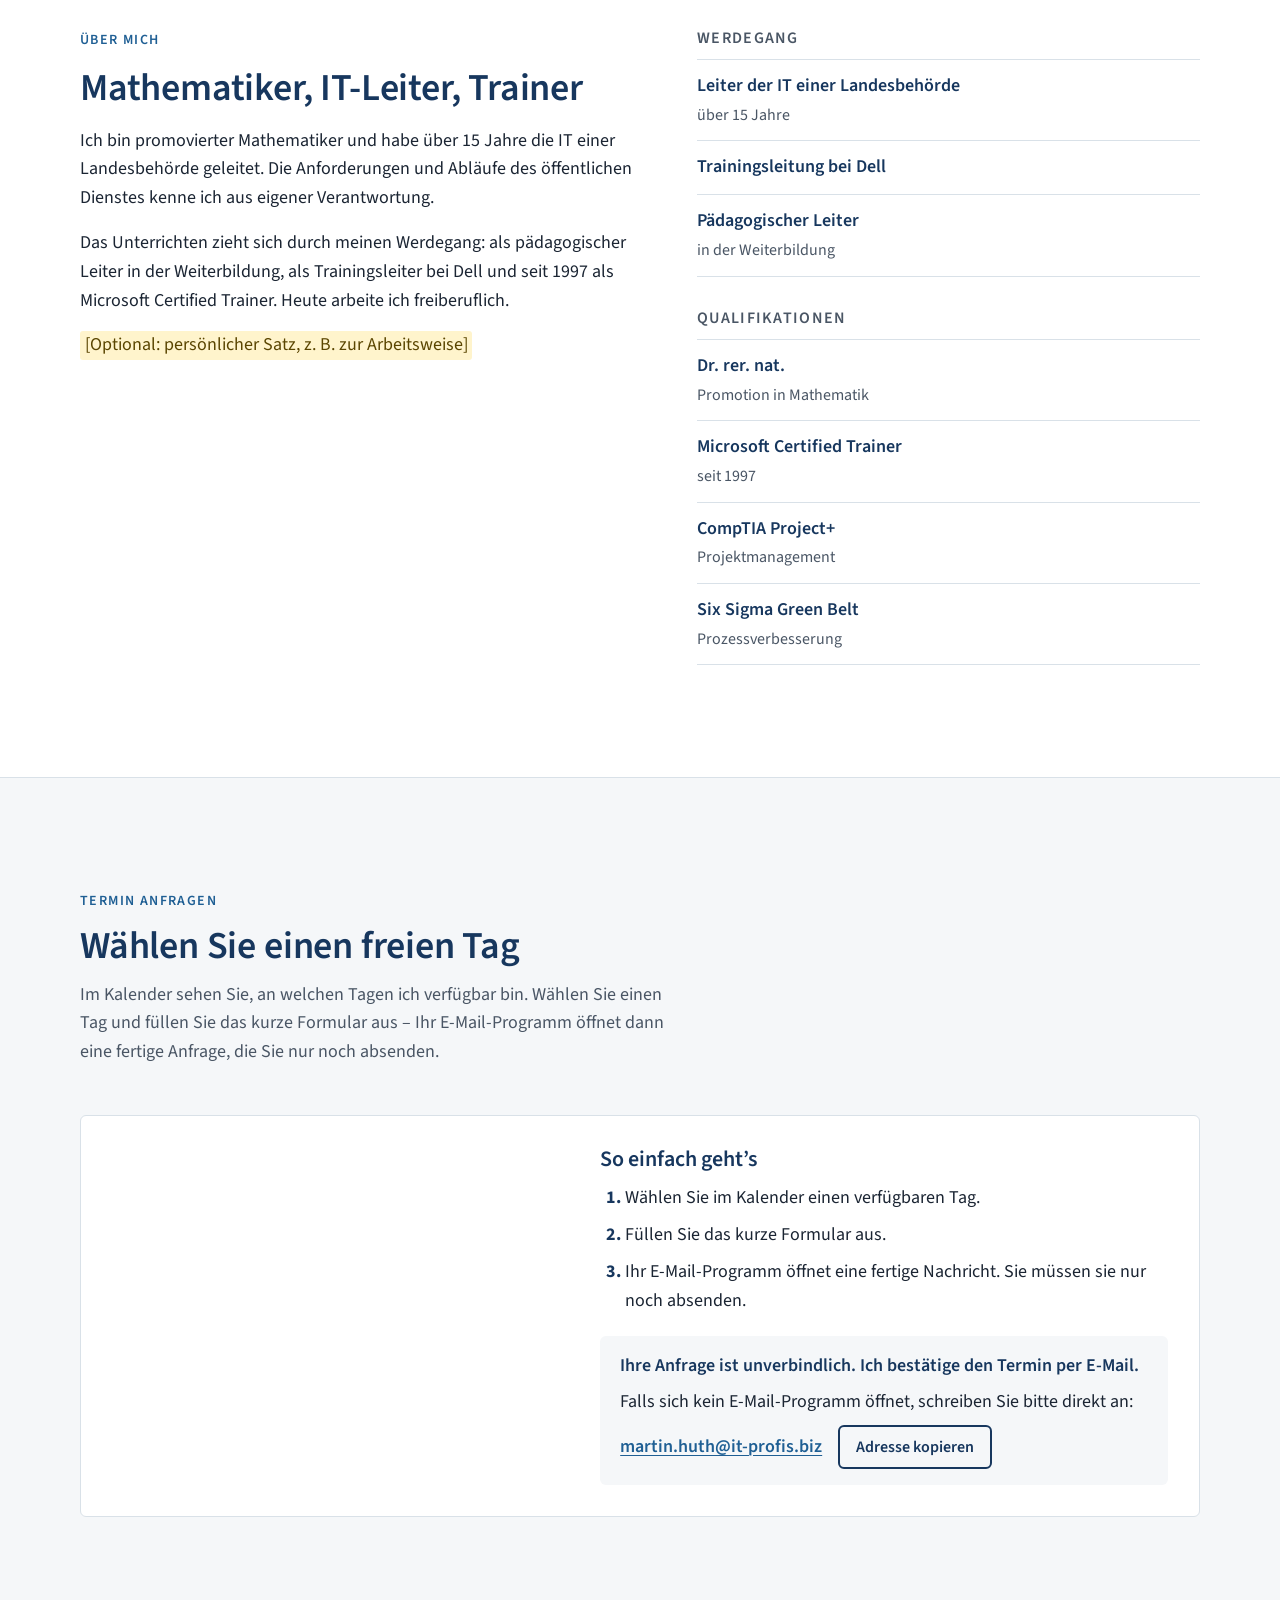
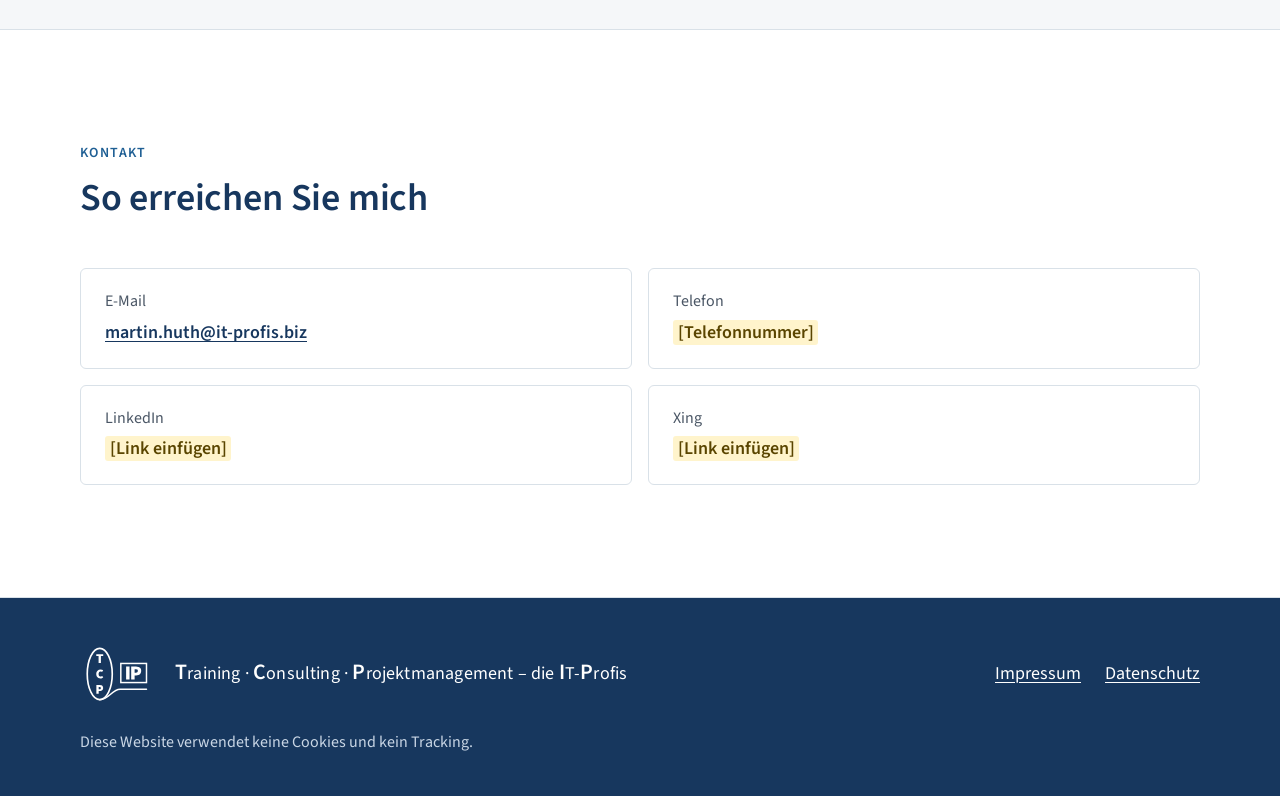
==== commit 8d2136a8: "Kalender und Anfrageformular in die Startseite eingebaut Tagesfelder mindestens 44 px, auch auf 360 " ====
--- a/index.html
+++ b/index.html
@@ -194,15 +194,75 @@
         <div class="bereich__kopf">
           <span class="eyebrow">Termin anfragen</span>
           <h2 id="termin-titel">Wählen Sie einen freien Tag</h2>
-          <p>Im Kalender sehen Sie, an welchen Tagen ich verfügbar bin. Wählen Sie einen Tag, und Ihr E-Mail-Programm öffnet eine fertige Anfrage. Ich bestätige den Termin per E-Mail.</p>
-        </div>
-
-        <div class="termin__rahmen">
-          <!-- Hier erscheint in Etappe 3 der Kalender (js/kalender.js) und das Anfrageformular (js/anfrage.js). -->
-          <div id="kalender">
-            <p class="platzhalter">[Verfügbarkeitskalender – folgt in Etappe 3]</p>
-          </div>
-          <p class="termin__ersatz">Sie können Ihre Anfrage auch direkt per E-Mail senden: <a href="mailto:martin.huth@it-profis.biz">martin.huth@it-profis.biz</a></p>
+          <p>Im Kalender sehen Sie, an welchen Tagen ich verfügbar bin. Wählen Sie einen Tag und füllen Sie das kurze Formular aus – Ihr E-Mail-Programm öffnet dann eine fertige Anfrage, die Sie nur noch absenden.</p>
+        </div>
+
+        <div class="termin__rahmen termin__raster">
+          <!-- Kalender: js/kalender.js, gestartet von js/seite.js -->
+          <div class="termin__kalender">
+            <div id="kalender"></div>
+            <noscript>
+              <p>Der Kalender benötigt JavaScript. Bitte senden Sie Ihre Anfrage direkt per E-Mail an
+                <a href="mailto:martin.huth@it-profis.biz">martin.huth@it-profis.biz</a>.</p>
+            </noscript>
+            <p class="kalender__hinweis" id="kalender-hinweis" role="status" hidden></p>
+          </div>
+
+          <div class="termin__anfrage">
+            <!-- Vor der Auswahl eines Tages -->
+            <div id="anfrage-vorher" class="anfrage__vorher">
+              <h3>So einfach geht’s</h3>
+              <ol class="schritte">
+                <li>Wählen Sie im Kalender einen verfügbaren Tag.</li>
+                <li>Füllen Sie das kurze Formular aus.</li>
+                <li>Ihr E-Mail-Programm öffnet eine fertige Nachricht. Sie müssen sie nur noch absenden.</li>
+              </ol>
+            </div>
+
+            <!-- Formular: js/anfrage.js. Es speichert und überträgt nichts. -->
+            <div id="anfrage" class="anfrage" hidden>
+              <h3 data-anfrage-titel>Ihre Anfrage</h3>
+              <form class="formular" novalidate>
+                <div class="feld">
+                  <label for="anfrage-name">Name</label>
+                  <input id="anfrage-name" name="name" type="text" autocomplete="name" required aria-describedby="anfrage-name-fehler">
+                  <p class="feld__fehler" id="anfrage-name-fehler" hidden></p>
+                </div>
+                <div class="feld">
+                  <label for="anfrage-organisation">Organisation</label>
+                  <input id="anfrage-organisation" name="organisation" type="text" autocomplete="organization" required aria-describedby="anfrage-organisation-fehler">
+                  <p class="feld__fehler" id="anfrage-organisation-fehler" hidden></p>
+                </div>
+                <div class="feld">
+                  <label for="anfrage-email">E-Mail</label>
+                  <input id="anfrage-email" name="email" type="email" autocomplete="email" inputmode="email" required aria-describedby="anfrage-email-fehler">
+                  <p class="feld__fehler" id="anfrage-email-fehler" hidden></p>
+                </div>
+                <div class="feld">
+                  <label for="anfrage-telefon">Telefon <span class="feld__optional">(optional)</span></label>
+                  <input id="anfrage-telefon" name="telefon" type="tel" autocomplete="tel">
+                </div>
+                <div class="feld">
+                  <label for="anfrage-anliegen">Anliegen</label>
+                  <p class="feld__hinweis" id="anfrage-anliegen-hinweis">Worum geht es? Zum Beispiel Thema, Umfang und Ort.</p>
+                  <textarea id="anfrage-anliegen" name="anliegen" rows="5" maxlength="1500" required aria-describedby="anfrage-anliegen-hinweis anfrage-anliegen-fehler"></textarea>
+                  <p class="feld__fehler" id="anfrage-anliegen-fehler" hidden></p>
+                </div>
+                <button type="submit" class="knopf" data-anfrage-senden>Anfrage senden</button>
+                <p class="anfrage__status" data-anfrage-status role="status"></p>
+              </form>
+            </div>
+
+            <div class="anfrage__hinweis">
+              <p><strong>Ihre Anfrage ist unverbindlich. Ich bestätige den Termin per E-Mail.</strong></p>
+              <p>Falls sich kein E-Mail-Programm öffnet, schreiben Sie bitte direkt an:</p>
+              <div class="kopieren">
+                <a class="kopieren__adresse" id="adresse" href="mailto:martin.huth@it-profis.biz">martin.huth@it-profis.biz</a>
+                <button type="button" class="knopf knopf--leise knopf--klein" data-kopieren="adresse">Adresse kopieren</button>
+                <span class="kopieren__meldung" id="adresse-meldung" role="status"></span>
+              </div>
+            </div>
+          </div>
         </div>
       </div>
     </section>
@@ -254,5 +314,7 @@
       <p class="fuss__klein">Diese Website verwendet keine Cookies und kein Tracking.</p>
     </div>
   </footer>
+
+  <script type="module" src="js/seite.js"></script>
 </body>
 </html>
--- a/css/stil.css
+++ b/css/stil.css
@@ -43,6 +43,13 @@
   --platine: #C3D3E0;        /* Platinen-Leiterbahnen */
   --auf-dunkel: #FFFFFF;
   --auf-dunkel-leise: #C9D6E5;
+  --tag-gesperrt-grund: #EEF1F4;  /* nicht verfügbare Tage */
+  --tag-gesperrt-text: #5E6A79;
+  --tag-verfuegbar-rand: #B7D6EC;
+  --eingabe-rand: #75828F;        /* Rahmen von Eingabefeldern (≥ 3:1) */
+  --fehler: #B3261E;
+  --hinweis-grund: #FFF8E1;
+  --hinweis-rand: #C99A00;
 
   /* Schrift */
   --schrift: "Source Sans 3", "Segoe UI", "Helvetica Neue", Arial, sans-serif;
@@ -65,6 +72,7 @@
 
 /* ---------- Grundlagen ---------- */
 *, *::before, *::after { box-sizing: border-box; }
+[hidden] { display: none !important; }
 
 html {
   -webkit-text-size-adjust: 100%;
@@ -419,11 +427,179 @@
   background: var(--flaeche);
   border: 1px solid var(--linie);
   border-radius: var(--radius);
-  padding: clamp(1.25rem, 1rem + 1.5vw, 2rem);
-  display: grid;
-  gap: 1rem;
-}
-.termin__ersatz { color: var(--text-leise); }
+  padding: clamp(1rem, 0.75rem + 1.5vw, 2rem);
+}
+.termin__raster { display: grid; gap: 2.5rem; }
+/* Schmale Handys: ohne Rahmen, damit jedes Tagesfeld mindestens 44 px breit bleibt */
+@media (max-width: 30rem) {
+  .termin__rahmen { padding: 0; border: 0; background: transparent; }
+  .anfrage__hinweis { background: var(--flaeche); border: 1px solid var(--linie); }
+}
+.termin__kalender, .termin__anfrage { display: grid; gap: 1.25rem; align-content: start; min-width: 0; }
+@media (min-width: 60rem) {
+  .termin__raster { grid-template-columns: minmax(0, 27rem) minmax(0, 1fr); gap: 3.5rem; }
+}
+
+/* ---------- Kalender ---------- */
+.kalender { display: grid; gap: 1rem; }
+.kalender__laden { color: var(--text-leise); }
+.kalender__kopf {
+  display: flex;
+  align-items: center;
+  justify-content: space-between;
+  gap: 0.5rem;
+}
+.kalender__monat { font-size: 1.3125rem; text-align: center; }
+.kalender__blaettern {
+  flex: none;
+  width: 48px;
+  height: 48px;
+  display: grid;
+  place-items: center;
+  border: 1px solid var(--linie);
+  border-radius: var(--radius);
+  background: var(--flaeche);
+  color: var(--navy);
+  cursor: pointer;
+}
+.kalender__blaettern:hover:not(:disabled) { background: var(--akzent-zart); border-color: var(--logo-blau); }
+.kalender__blaettern:disabled { opacity: 0.35; cursor: default; }
+.kalender__blaettern svg {
+  width: 22px; height: 22px;
+  fill: none; stroke: currentColor; stroke-width: 2.25; stroke-linecap: round; stroke-linejoin: round;
+}
+.kalender__tabelle {
+  table-layout: fixed;
+  border-collapse: separate;
+  border-spacing: 3px;
+  margin-inline: -3px;
+  width: calc(100% + 6px);
+}
+.kalender__tabelle th {
+  font-size: 0.9375rem;
+  font-weight: 600;
+  color: var(--text-leise);
+  padding-bottom: 0.25rem;
+}
+.kalender__tabelle td { padding: 0; }
+
+/* Ein Tag im Kalender */
+.tag {
+  display: grid;
+  place-items: center;
+  width: 100%;
+  aspect-ratio: 1;
+  min-height: 44px;
+  padding: 0;
+  border: 1px solid transparent;
+  border-radius: var(--radius);
+  background: var(--tag-gesperrt-grund);
+  color: var(--tag-gesperrt-text);
+  font: inherit;
+  font-size: 1.0625rem;
+  line-height: 1;
+  font-variant-numeric: tabular-nums;
+  cursor: default;
+}
+.tag--verfuegbar {
+  background: var(--akzent-zart);
+  border-color: var(--tag-verfuegbar-rand);
+  color: var(--navy);
+  font-weight: 600;
+  cursor: pointer;
+}
+.tag--verfuegbar:hover { background: var(--logo-blau); border-color: var(--navy); }
+.tag--gewaehlt,
+.tag--gewaehlt:hover {
+  background: var(--navy);
+  border-color: var(--navy);
+  color: var(--auf-dunkel);
+}
+.tag--heute span {
+  text-decoration: underline;
+  text-decoration-thickness: 2px;
+  text-underline-offset: 4px;
+}
+.tag:focus-visible { outline-offset: 2px; }
+
+.kalender__legende {
+  list-style: none;
+  margin: 0;
+  padding: 0;
+  display: flex;
+  flex-wrap: wrap;
+  gap: 0.5rem 1.25rem;
+  font-size: var(--gr-klein);
+  color: var(--text-leise);
+}
+.kalender__legende li { display: inline-flex; align-items: center; gap: 0.5rem; }
+.legende__muster {
+  display: inline-block;
+  width: 1.25rem;
+  height: 1.25rem;
+  min-height: 0;
+  aspect-ratio: auto;
+  border-radius: 4px;
+}
+.legende__muster.tag--gesperrt { border-color: var(--linie); }
+.kalender__hilfe { font-size: var(--gr-klein); color: var(--text-leise); }
+@media (hover: none) and (pointer: coarse) {
+  .kalender__hilfe { display: none; }  /* Tastatur-Tipp ist am Handy überflüssig */
+}
+.kalender__hinweis {
+  background: var(--hinweis-grund);
+  border-left: 4px solid var(--hinweis-rand);
+  padding: 0.75rem 1rem;
+  border-radius: 0 var(--radius) var(--radius) 0;
+  font-size: var(--gr-klein);
+}
+
+/* ---------- Anfrage ---------- */
+.anfrage__vorher { display: grid; gap: 0.75rem; }
+.schritte { margin: 0; padding-left: 1.4em; display: grid; gap: 0.5rem; }
+.schritte li::marker { color: var(--navy); font-weight: 700; }
+.anfrage { display: grid; gap: 1.25rem; }
+.formular { display: grid; gap: 1.25rem; justify-items: start; }
+.feld { display: grid; gap: 0.375rem; width: 100%; }
+.feld label { font-weight: 600; color: var(--navy); }
+.feld__optional { font-weight: 400; color: var(--text-leise); }
+.feld__hinweis { font-size: var(--gr-klein); color: var(--text-leise); }
+.feld input,
+.feld textarea {
+  width: 100%;
+  min-height: 48px;
+  padding: 0.625rem 0.75rem;
+  border: 1px solid var(--eingabe-rand);
+  border-radius: var(--radius);
+  background: var(--flaeche);
+  color: var(--text);
+  font: inherit;
+}
+.feld textarea { resize: vertical; min-height: 8rem; }
+.feld input:focus-visible,
+.feld textarea:focus-visible { border-color: var(--navy); outline-offset: 1px; }
+.feld [aria-invalid="true"] { border-color: var(--fehler); border-width: 2px; }
+.feld__fehler { color: var(--fehler); font-size: var(--gr-klein); font-weight: 600; }
+.anfrage__status:empty { display: none; }
+.anfrage__status {
+  background: var(--akzent-zart);
+  border-left: 4px solid var(--navy);
+  padding: 0.75rem 1rem;
+  border-radius: 0 var(--radius) var(--radius) 0;
+  color: var(--navy);
+}
+
+.anfrage__hinweis {
+  display: grid;
+  gap: 0.5rem;
+  padding: 1rem 1.25rem;
+  background: var(--grund);
+  border-radius: var(--radius);
+}
+.anfrage__hinweis strong { color: var(--navy); font-weight: 600; }
+.kopieren { display: flex; flex-wrap: wrap; align-items: center; gap: 0.5rem 1rem; }
+.kopieren__adresse { font-weight: 600; overflow-wrap: anywhere; }
+.kopieren__meldung { font-size: var(--gr-klein); color: var(--navy); }
 
 /* ---------- Kontakt ---------- */
 .kontakt {
